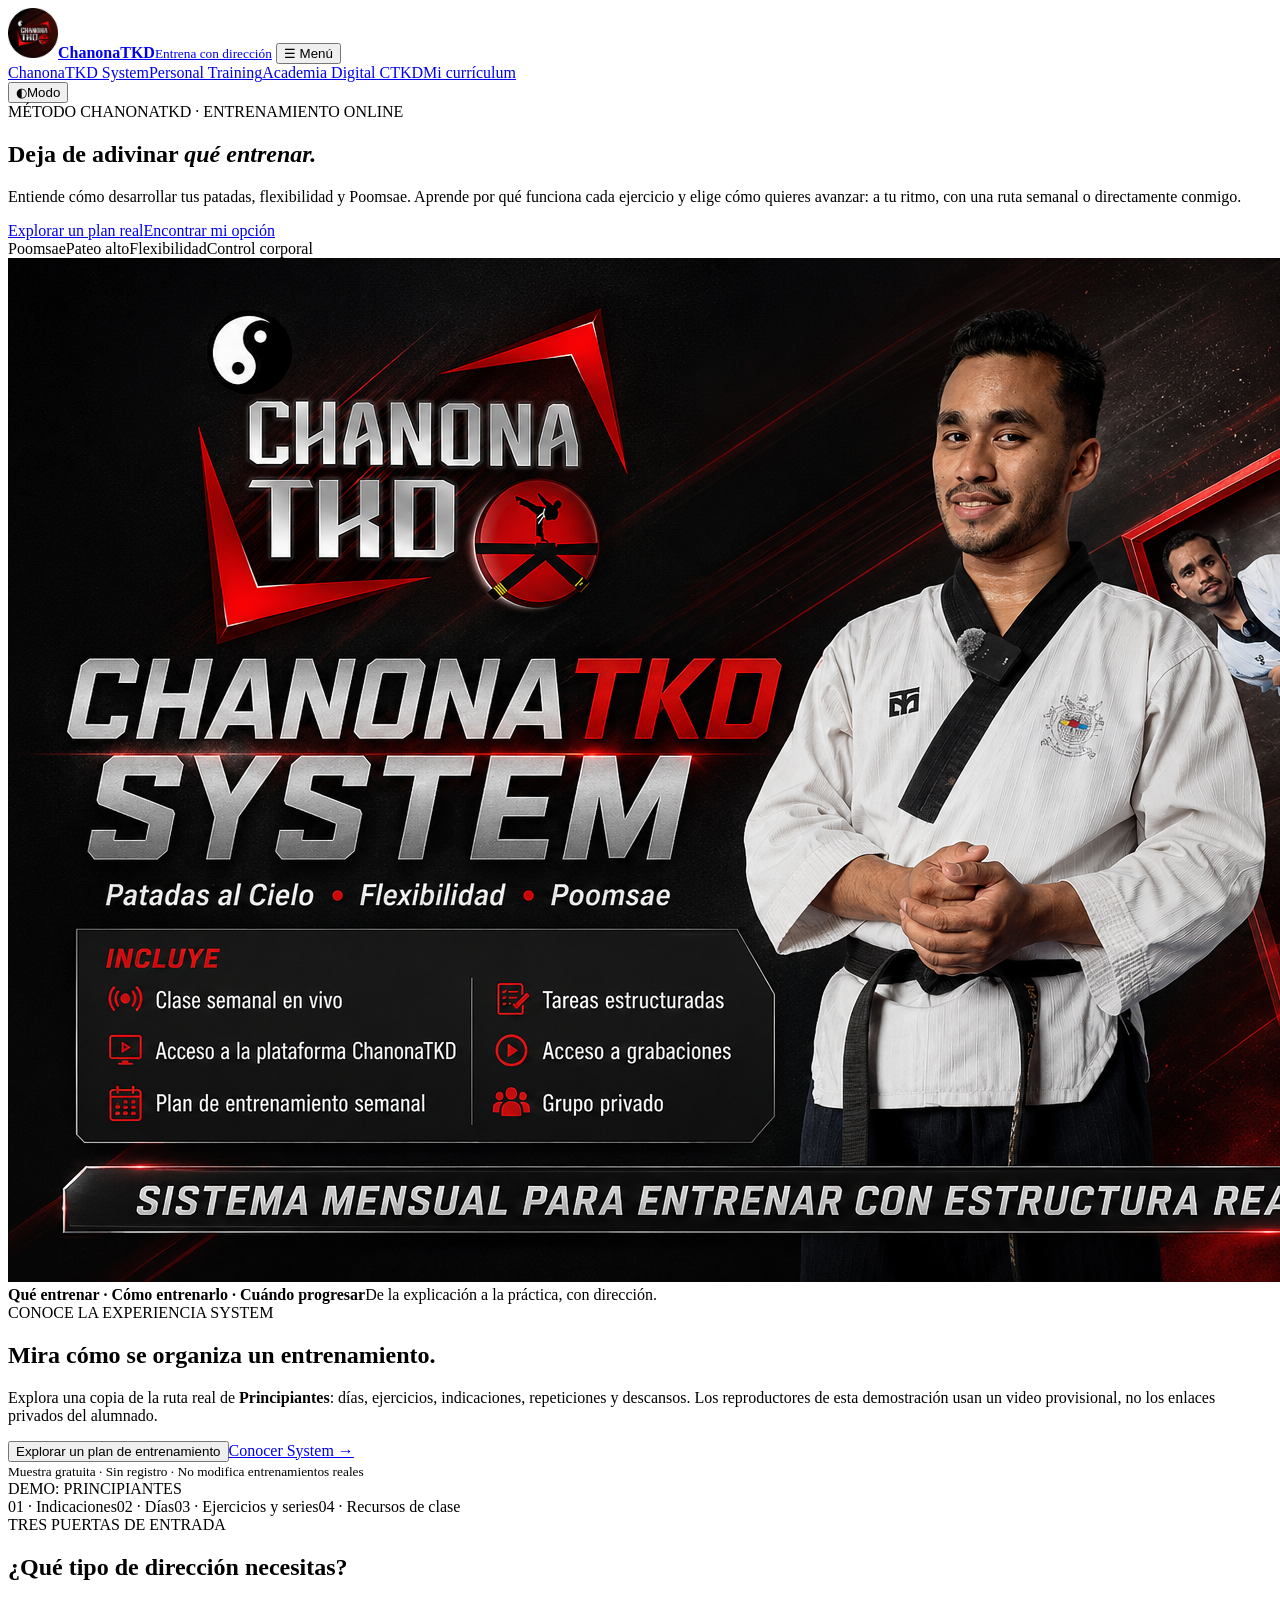
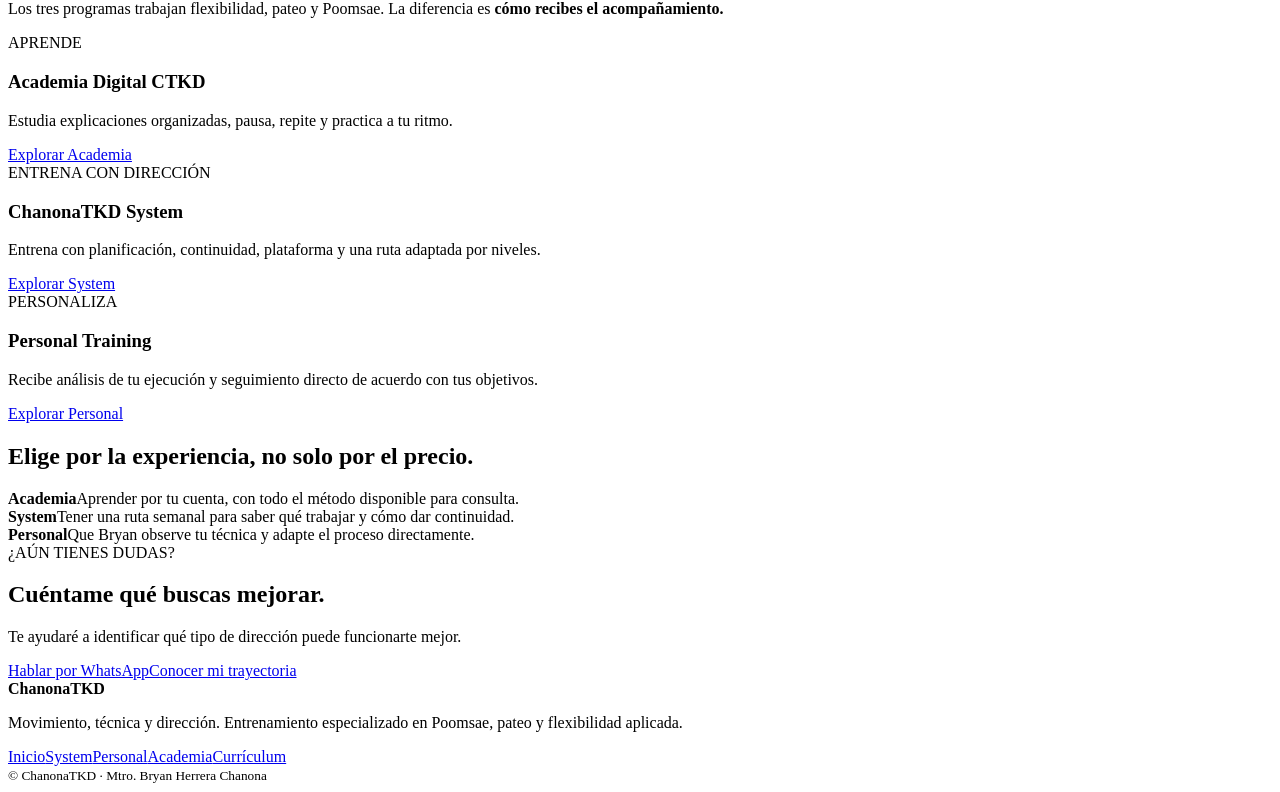
==== masterclass/index.html @ 31a23257 "Rediseño revisable: cinco páginas comerciales independientes sin publicar" ====
<!doctype html><html lang="es"><head><meta charset="utf-8"><meta name="viewport" content="width=device-width,initial-scale=1,viewport-fit=cover"><meta name="description" content="Taekwondo con método y dirección. Descubre cómo mejorar tu Poomsae, pateo y flexibilidad desde la experiencia de enseñanza."><title>Inicio · Método ChanonaTKD | ChanonaTKD</title><link rel="stylesheet" href="./assets/site.css"><script>(function(){try{const t=localStorage.getItem('chanonatkd_theme');document.documentElement.dataset.theme=t||((matchMedia('(prefers-color-scheme: light)').matches)?'light':'dark')}catch(e){document.documentElement.dataset.theme='dark'}})();</script></head>
 <body data-page="home" data-base="./"><div class="siteShell"><header class="siteHeader glass" id="inicio">
 <a class="brand" href="./index.html" aria-label="Ir a Inicio ChanonaTKD"><img src="./../assets/logo-chanonatkd.png" alt="" width="50" height="50"><span><b>ChanonaTKD</b><small>Entrena con dirección</small></span></a>
 <button class="menuToggle" type="button" aria-expanded="false" aria-controls="siteNav" aria-label="Abrir menú de navegación">☰ <span>Menú</span></button>
 <nav class="siteNav" id="siteNav" aria-label="Navegación principal">
  <a href="./system/index.html" >ChanonaTKD System</a><a href="./personal/index.html" >Personal Training</a><a href="./academia/index.html" >Academia Digital CTKD</a><a href="./curriculum/index.html" >Mi currículum</a>
 </nav>
 <button class="themeToggle" type="button" aria-label="Cambiar modo de color"><span class="themeIcon">◐</span><span class="themeText">Modo</span></button>
</header><main id="mainContent">
<section class="hero homeHero section"><div class="heroText"><span class="eyebrow">MÉTODO CHANONATKD · ENTRENAMIENTO ONLINE</span><h1>Deja de adivinar <em>qué entrenar.</em></h1><p class="lead">Entiende cómo desarrollar tus patadas, flexibilidad y Poomsae. Aprende por qué funciona cada ejercicio y elige cómo quieres avanzar: a tu ritmo, con una ruta semanal o directamente conmigo.</p><div class="actions"><a class="action primary" href="#explorar">Explorar un plan real</a><a class="action secondary" href="#programas">Encontrar mi opción</a></div><div class="benefitTags"><span>Poomsae</span><span>Pateo alto</span><span>Flexibilidad</span><span>Control corporal</span></div></div><div class="heroArt glass"><img src="./imagenes/chanonatkdSystem.jpg" alt="Imagen del entrenamiento ChanonaTKD" loading="eager"><div class="artCaption"><strong>Qué entrenar · Cómo entrenarlo · Cuándo progresar</strong><span>De la explicación a la práctica, con dirección.</span></div></div></section>
<section class="section testimonySection" id="experiencias" hidden><div class="sectionHeading"><span class="eyebrow">DISEÑO EN REVISIÓN</span><h2>Experiencias de alumnos</h2><p>Los testimonios de esta revisión son ejemplos ficticios para evaluar el diseño. No son valoraciones reales.</p></div><div class="testimonyGrid" data-testimonials></div></section>
<section class="section exploreSection" id="explorar"><div class="split"><div><span class="eyebrow">CONOCE LA EXPERIENCIA SYSTEM</span><h2>Mira cómo se organiza un entrenamiento.</h2><p>Explora una copia de la ruta real de <strong>Principiantes</strong>: días, ejercicios, indicaciones, repeticiones y descansos. Los reproductores de esta demostración usan un video provisional, no los enlaces privados del alumnado.</p><div class="actions"><button class="action primary" type="button" data-open-demo data-track="abrir_muestra_plan">Explorar un plan de entrenamiento</button><a class="textLink" href="./system/index.html">Conocer System →</a></div><small class="muted">Muestra gratuita · Sin registro · No modifica entrenamientos reales</small></div><div class="glass teaser"><span class="pill">DEMO: PRINCIPIANTES</span><div class="teaserSteps"><span>01 · Indicaciones</span><span>02 · Días</span><span>03 · Ejercicios y series</span><span>04 · Recursos de clase</span></div></div></div></section>
<section class="section" id="programas"><div class="sectionHeading"><span class="eyebrow">TRES PUERTAS DE ENTRADA</span><h2>¿Qué tipo de dirección necesitas?</h2><p>Los tres programas trabajan flexibilidad, pateo y Poomsae. La diferencia es <strong>cómo recibes el acompañamiento.</strong></p></div><div class="choiceGrid">
<article class="glass choice"><span class="stepLabel">APRENDE</span><h3>Academia Digital CTKD</h3><p>Estudia explicaciones organizadas, pausa, repite y practica a tu ritmo.</p><a class="action secondary" href="./academia/index.html">Explorar Academia</a></article>
<article class="glass choice recommended"><span class="stepLabel">ENTRENA CON DIRECCIÓN</span><h3>ChanonaTKD System</h3><p>Entrena con planificación, continuidad, plataforma y una ruta adaptada por niveles.</p><a class="action primary" href="./system/index.html">Explorar System</a></article>
<article class="glass choice"><span class="stepLabel">PERSONALIZA</span><h3>Personal Training</h3><p>Recibe análisis de tu ejecución y seguimiento directo de acuerdo con tus objetivos.</p><a class="action secondary" href="./personal/index.html">Explorar Personal</a></article></div></section>
<section class="section comparison"><div class="sectionHeading"><h2>Elige por la experiencia, no solo por el precio.</h2></div><div class="comparisonGrid"><div><b>Academia</b><span>Aprender por tu cuenta, con todo el método disponible para consulta.</span></div><div><b>System</b><span>Tener una ruta semanal para saber qué trabajar y cómo dar continuidad.</span></div><div><b>Personal</b><span>Que Bryan observe tu técnica y adapte el proceso directamente.</span></div></div></section>
<section class="section finalSection"><span class="eyebrow">¿AÚN TIENES DUDAS?</span><h2>Cuéntame qué buscas mejorar.</h2><p>Te ayudaré a identificar qué tipo de dirección puede funcionarte mejor.</p><div class="actions"><a class="action primary" data-wa="Hola%2C%20quiero%20conocer%20qu%C3%A9%20programa%20ChanonaTKD%20corresponde%20mejor%20a%20mis%20objetivos.%20Mi%20pa%C3%ADs%20es%3A%20" href="https://wa.me/529987406579?text=Hola%2C%20quiero%20conocer%20qu%C3%A9%20programa%20ChanonaTKD%20corresponde%20mejor%20a%20mis%20objetivos.%20Mi%20pa%C3%ADs%20es%3A%20" target="_blank" rel="noopener noreferrer">Hablar por WhatsApp</a><a class="action secondary" href="./curriculum/index.html">Conocer mi trayectoria</a></div></section>
<dialog id="planDemoDialog" class="planDialog" aria-labelledby="planDemoTitle"><div class="demoShell"><header class="demoHeader glass"><div><span class="eyebrow">MUESTRA REAL DE SYSTEM</span><h2 id="planDemoTitle">Plan · Principiantes</h2><small>Copia independiente. Videos de ejemplo; no contiene información privada de alumnos.</small></div><button class="dialogClose" type="button" data-close-demo aria-label="Cerrar la demostración">✕</button></header><div class="demoBody"><div id="planDemoApp"><p>Cargando la muestra del plan…</p></div></div></div></dialog></main><footer class="footer">
 <div><strong>ChanonaTKD</strong><p>Movimiento, técnica y dirección. Entrenamiento especializado en Poomsae, pateo y flexibilidad aplicada.</p></div>
 <div><a href="./index.html">Inicio</a><a href="./system/index.html">System</a><a href="./personal/index.html">Personal</a><a href="./academia/index.html">Academia</a><a href="./curriculum/index.html">Currículum</a></div>
 <small>© ChanonaTKD · Mtro. Bryan Herrera Chanona</small>
</footer></div><script src="./assets/content.js" defer></script><script src="./assets/site.js" defer></script></body></html>
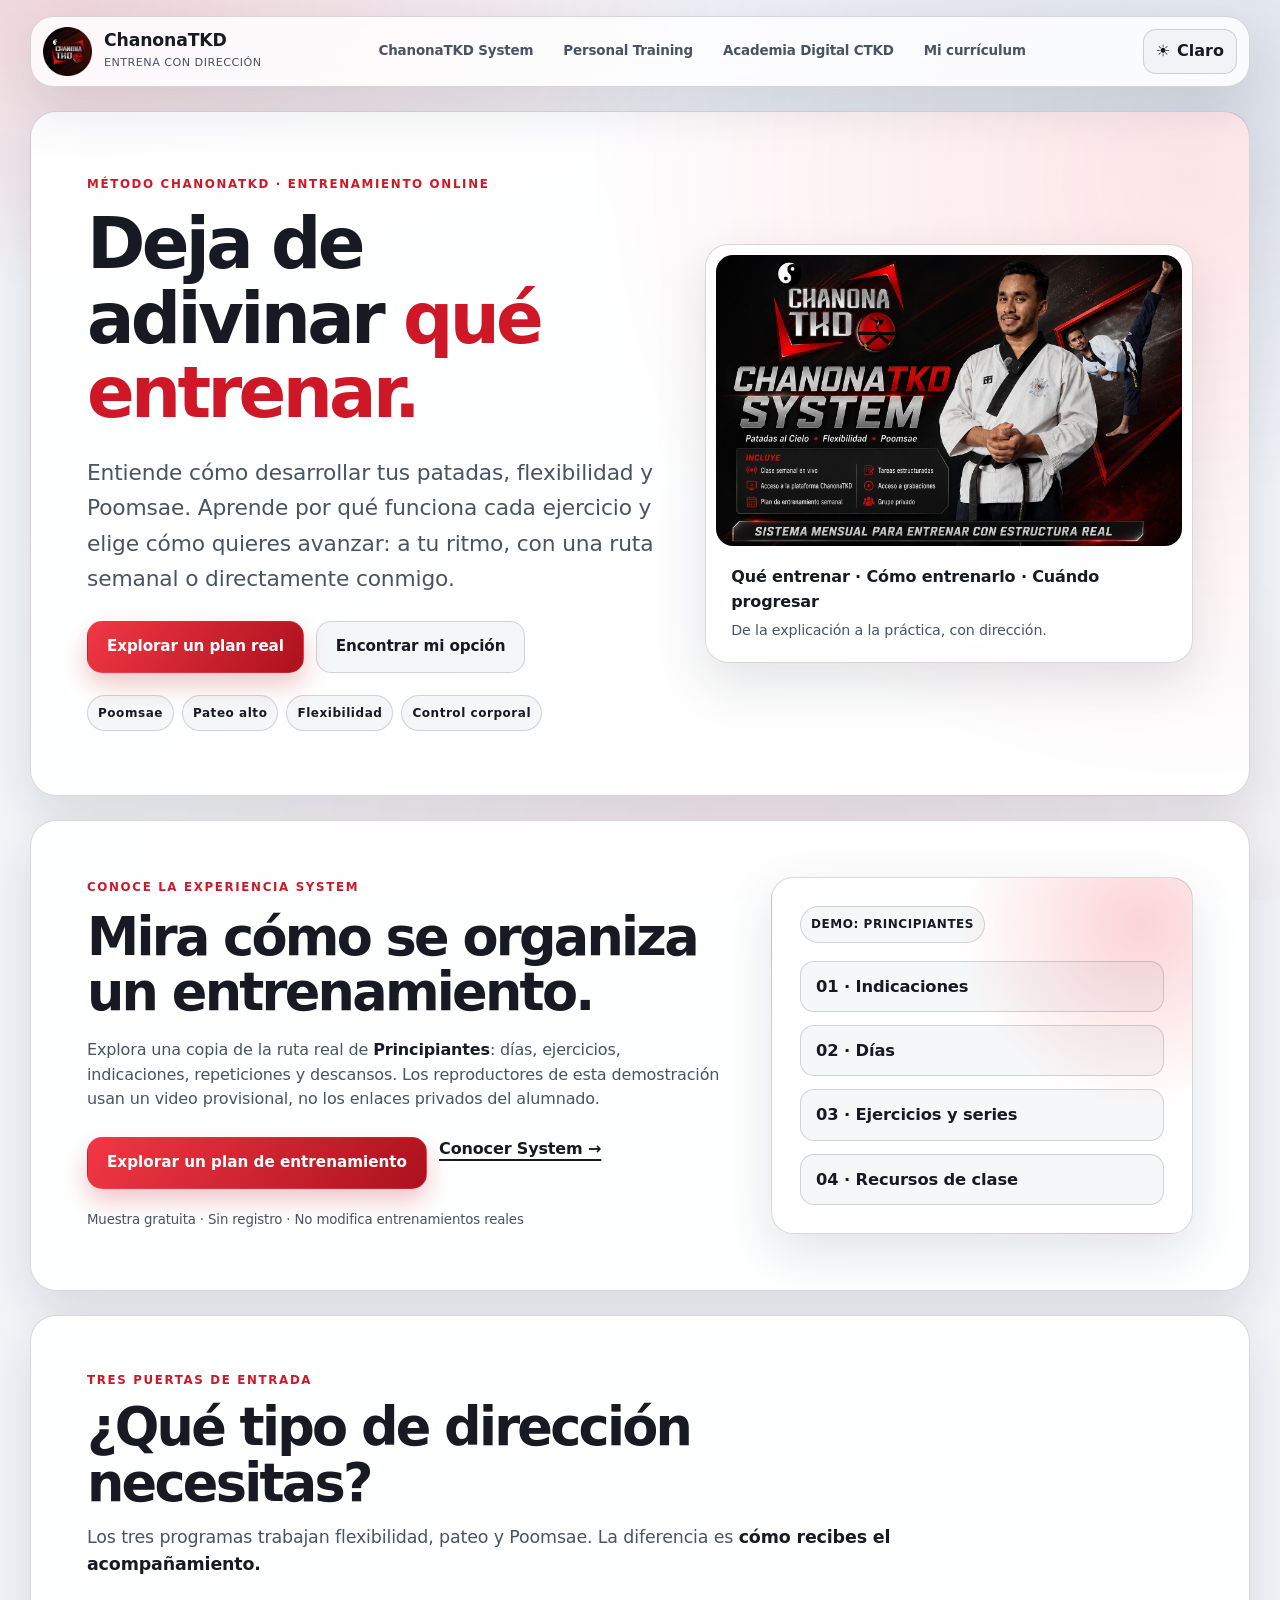
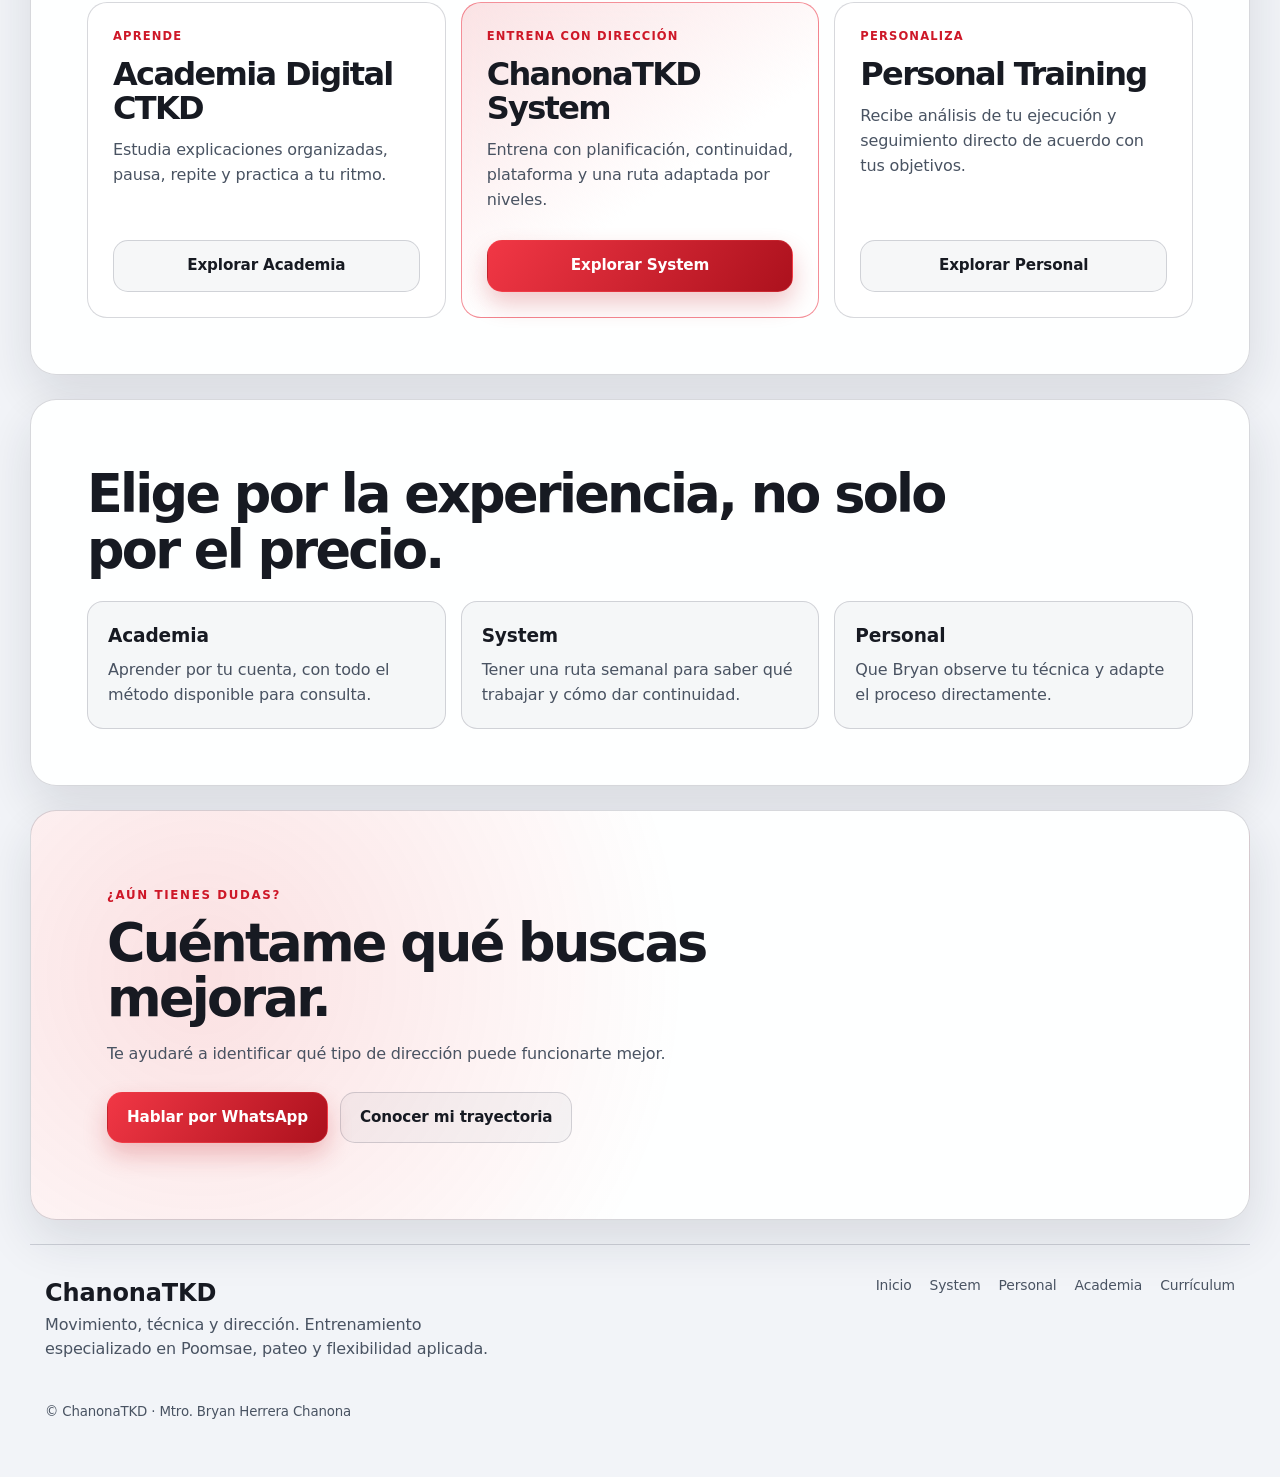
==== commit 962f6149: "Refina consulta internacional PayPal y evita evento duplicado de apertura demo" ====
--- a/masterclass/index.html
+++ b/masterclass/index.html
@@ -9,7 +9,7 @@
 </header><main id="mainContent">
 <section class="hero homeHero section"><div class="heroText"><span class="eyebrow">MÉTODO CHANONATKD · ENTRENAMIENTO ONLINE</span><h1>Deja de adivinar <em>qué entrenar.</em></h1><p class="lead">Entiende cómo desarrollar tus patadas, flexibilidad y Poomsae. Aprende por qué funciona cada ejercicio y elige cómo quieres avanzar: a tu ritmo, con una ruta semanal o directamente conmigo.</p><div class="actions"><a class="action primary" href="#explorar">Explorar un plan real</a><a class="action secondary" href="#programas">Encontrar mi opción</a></div><div class="benefitTags"><span>Poomsae</span><span>Pateo alto</span><span>Flexibilidad</span><span>Control corporal</span></div></div><div class="heroArt glass"><img src="./imagenes/chanonatkdSystem.jpg" alt="Imagen del entrenamiento ChanonaTKD" loading="eager"><div class="artCaption"><strong>Qué entrenar · Cómo entrenarlo · Cuándo progresar</strong><span>De la explicación a la práctica, con dirección.</span></div></div></section>
 <section class="section testimonySection" id="experiencias" hidden><div class="sectionHeading"><span class="eyebrow">DISEÑO EN REVISIÓN</span><h2>Experiencias de alumnos</h2><p>Los testimonios de esta revisión son ejemplos ficticios para evaluar el diseño. No son valoraciones reales.</p></div><div class="testimonyGrid" data-testimonials></div></section>
-<section class="section exploreSection" id="explorar"><div class="split"><div><span class="eyebrow">CONOCE LA EXPERIENCIA SYSTEM</span><h2>Mira cómo se organiza un entrenamiento.</h2><p>Explora una copia de la ruta real de <strong>Principiantes</strong>: días, ejercicios, indicaciones, repeticiones y descansos. Los reproductores de esta demostración usan un video provisional, no los enlaces privados del alumnado.</p><div class="actions"><button class="action primary" type="button" data-open-demo data-track="abrir_muestra_plan">Explorar un plan de entrenamiento</button><a class="textLink" href="./system/index.html">Conocer System →</a></div><small class="muted">Muestra gratuita · Sin registro · No modifica entrenamientos reales</small></div><div class="glass teaser"><span class="pill">DEMO: PRINCIPIANTES</span><div class="teaserSteps"><span>01 · Indicaciones</span><span>02 · Días</span><span>03 · Ejercicios y series</span><span>04 · Recursos de clase</span></div></div></div></section>
+<section class="section exploreSection" id="explorar"><div class="split"><div><span class="eyebrow">CONOCE LA EXPERIENCIA SYSTEM</span><h2>Mira cómo se organiza un entrenamiento.</h2><p>Explora una copia de la ruta real de <strong>Principiantes</strong>: días, ejercicios, indicaciones, repeticiones y descansos. Los reproductores de esta demostración usan un video provisional, no los enlaces privados del alumnado.</p><div class="actions"><button class="action primary" type="button" data-open-demo>Explorar un plan de entrenamiento</button><a class="textLink" href="./system/index.html">Conocer System →</a></div><small class="muted">Muestra gratuita · Sin registro · No modifica entrenamientos reales</small></div><div class="glass teaser"><span class="pill">DEMO: PRINCIPIANTES</span><div class="teaserSteps"><span>01 · Indicaciones</span><span>02 · Días</span><span>03 · Ejercicios y series</span><span>04 · Recursos de clase</span></div></div></div></section>
 <section class="section" id="programas"><div class="sectionHeading"><span class="eyebrow">TRES PUERTAS DE ENTRADA</span><h2>¿Qué tipo de dirección necesitas?</h2><p>Los tres programas trabajan flexibilidad, pateo y Poomsae. La diferencia es <strong>cómo recibes el acompañamiento.</strong></p></div><div class="choiceGrid">
 <article class="glass choice"><span class="stepLabel">APRENDE</span><h3>Academia Digital CTKD</h3><p>Estudia explicaciones organizadas, pausa, repite y practica a tu ritmo.</p><a class="action secondary" href="./academia/index.html">Explorar Academia</a></article>
 <article class="glass choice recommended"><span class="stepLabel">ENTRENA CON DIRECCIÓN</span><h3>ChanonaTKD System</h3><p>Entrena con planificación, continuidad, plataforma y una ruta adaptada por niveles.</p><a class="action primary" href="./system/index.html">Explorar System</a></article>
--- a/masterclass/assets/site.css
+++ b/masterclass/assets/site.css
@@ -0,0 +1,186 @@
+:root{
+  color-scheme:dark;
+  --bg:#08090e;--bg2:#11131a;--fg:#f7f8fc;--muted:#c4cad7;--soft:#a9b2c0;
+  --red:#f53844;--red-deep:#bc1521;--green:#5aebb0;--outline:rgba(242,245,255,.19);
+  --glass:rgba(26,28,37,.76);--glass-solid:rgba(25,28,39,.96);--wash:rgba(255,255,255,.055);
+  --surface:rgba(18,20,29,.91);--shadow:0 22px 58px rgba(0,0,0,.28);--radius:26px;--radius-sm:17px;
+  --focus:#ffcd70;
+}
+html[data-theme=light]{
+  color-scheme:light;
+  --bg:#f2f4f8;--bg2:#ffffff;--fg:#171a22;--muted:#495362;--soft:#46515f;
+  --red:#ce1828;--red-deep:#9d0f22;--green:#087e4d;--outline:rgba(33,40,60,.18);
+  --glass:rgba(255,255,255,.83);--glass-solid:rgba(255,255,255,.97);--wash:rgba(18,28,52,.036);
+  --surface:rgba(255,255,255,.93);--shadow:0 20px 52px rgba(24,33,52,.12);
+}
+*{box-sizing:border-box}
+html{scroll-behavior:smooth;scroll-padding-top:110px}
+body{margin:0;min-width:320px;font-family:Inter,ui-sans-serif,system-ui,-apple-system,"Segoe UI",Arial,sans-serif;background:var(--bg);color:var(--fg);line-height:1.55;letter-spacing:-.009em}
+body::before{content:"";position:fixed;inset:0;pointer-events:none;z-index:-1;background:radial-gradient(ellipse 50% 32% at 6% 0%,rgba(230,33,44,.14),transparent),radial-gradient(ellipse 52% 44% at 94% 12%,rgba(83,99,151,.13),transparent),radial-gradient(ellipse 55% 47% at 60% 96%,rgba(241,46,52,.06),transparent)}
+a{color:inherit}img{max-width:100%;display:block}button{font:inherit}h1,h2,h3,p{margin-top:0}h1,h2,h3{letter-spacing:-.052em;line-height:1.06}h1{font-size:clamp(2.65rem,5.5vw,5.15rem)}h2{font-size:clamp(2.1rem,4.1vw,3.55rem)}h3{font-size:clamp(1.5rem,2.6vw,2rem)}
+p{color:var(--muted)}strong,b{font-weight:800;color:var(--fg)}
+:focus-visible{outline:3px solid var(--focus)!important;outline-offset:4px}
+[hidden]{display:none!important}
+.siteShell{width:min(100% - 30px,1220px);margin:auto;padding:16px 0 38px}
+.glass{border:1px solid var(--outline);background:var(--glass);backdrop-filter:blur(22px) saturate(1.25);-webkit-backdrop-filter:blur(22px) saturate(1.25);box-shadow:var(--shadow)}
+.siteHeader{position:sticky;top:12px;z-index:100;display:flex;gap:16px;align-items:center;justify-content:space-between;padding:10px 12px;border-radius:23px;margin-bottom:22px}
+.brand{display:flex;gap:12px;align-items:center;flex-shrink:0;text-decoration:none}
+.brand img{width:49px;height:49px;object-fit:cover;border-radius:13px}
+.brand b{display:block;font-size:1.08rem;line-height:1.1;white-space:nowrap}
+.brand small{display:block;font-size:.7rem;color:var(--muted);margin-top:4px;text-transform:uppercase;letter-spacing:.04em}
+.siteNav{display:flex;align-items:center;justify-content:flex-end;gap:4px;min-width:0}
+.siteNav a{font-size:.84rem;font-weight:760;color:var(--muted);text-decoration:none;border:1px solid transparent;border-radius:14px;padding:11px 12px;white-space:nowrap}
+.siteNav a:hover,.siteNav a[aria-current=page]{color:var(--fg);background:var(--wash);border-color:var(--outline)}
+.themeToggle,.menuToggle{cursor:pointer;min-height:44px;border-radius:13px;border:1px solid var(--outline);color:var(--fg);background:var(--wash);font-weight:780;padding:9px 12px;display:flex;gap:7px;align-items:center;flex-shrink:0}
+.menuToggle{display:none}
+.section{border:1px solid var(--outline);border-radius:var(--radius);background:var(--surface);box-shadow:var(--shadow);margin:24px 0;overflow:hidden;padding:clamp(24px,4.4vw,56px)}
+.hero{display:grid;grid-template-columns:minmax(0,1fr) minmax(290px,.86fr);gap:clamp(26px,4vw,60px);align-items:center;padding-block:clamp(40px,5vw,74px);background:radial-gradient(circle at 95% 10%,rgba(244,46,65,.12),transparent 46%),var(--surface)}
+.heroText{min-width:0}
+.hero h1{margin:14px 0 24px;max-width:780px}
+.hero h1 em,.cvHero h1 em{font-style:normal;color:var(--red)}
+.lead{font-size:clamp(1.1rem,1.9vw,1.36rem);line-height:1.62;max-width:670px}
+.eyebrow{display:block;color:var(--red);font-size:.74rem;line-height:1.45;font-weight:900;letter-spacing:.14em;text-transform:uppercase}
+.actions{display:flex;flex-wrap:wrap;gap:12px;margin:25px 0 18px}
+.action{cursor:pointer;border:1px solid var(--outline);display:inline-flex;justify-content:center;align-items:center;min-height:51px;gap:9px;padding:13px 19px;font-size:.95rem;border-radius:15px;font-weight:840;text-decoration:none;text-align:center;transition:transform .18s,background .18s,box-shadow .18s}
+.action:hover{transform:translateY(-2px)}
+.action.primary{border-color:rgba(255,83,86,.25);color:#fff;background:linear-gradient(125deg,#f13745,#ac111d);box-shadow:0 12px 25px rgba(192,19,31,.24)}
+.action.secondary{background:var(--wash);color:var(--fg)}
+.action.secondary:hover{background:rgba(153,161,185,.13)}
+.heroArt,.portraitHero{overflow:hidden;border-radius:23px;min-width:0;padding:10px}
+.heroArt img{width:100%;aspect-ratio:16/10;object-fit:cover;border-radius:17px}
+.artCaption{padding:19px 15px 11px}
+.artCaption strong,.artCaption span{display:block}
+.artCaption span{font-size:.89rem;color:var(--muted);margin-top:5px}
+.benefitTags{display:flex;gap:8px;flex-wrap:wrap;margin-top:22px}
+.benefitTags span,.pill{font-size:.75rem;font-weight:820;letter-spacing:.045em;border:1px solid var(--outline);border-radius:999px;padding:8px 10px;background:var(--wash);color:var(--fg)}
+.sectionHeading{max-width:860px;margin-bottom:24px}
+.sectionHeading h2{margin:10px 0 14px}
+.sectionHeading p{font-size:1.09rem}
+.split{display:grid;grid-template-columns:minmax(0,1.2fr) minmax(290px,.8fr);gap:clamp(22px,4vw,55px);align-items:center}
+.split h2{margin:12px 0 18px}
+.teaser{min-height:260px;display:flex;flex-direction:column;justify-content:center;align-items:flex-start;gap:18px;padding:28px;border-radius:22px;background:radial-gradient(circle at 88% 13%,rgba(238,38,48,.2),transparent 38%),var(--glass)}
+.teaserSteps{display:grid;gap:13px;width:100%}
+.teaserSteps span{font-size:1.02rem;font-weight:750;padding:12px 15px;border-radius:14px;border:1px solid var(--outline);background:var(--wash)}
+.muted,.section small{color:var(--muted)}
+.textLink{color:var(--fg);font-weight:800;text-decoration-thickness:2px;text-underline-offset:5px}
+.choiceGrid,.featureGrid,.miniChoices,.comparisonGrid,.testimonyGrid{display:grid;gap:15px}
+.choiceGrid{grid-template-columns:repeat(3,minmax(0,1fr))}
+.choice{display:flex;flex-direction:column;align-items:flex-start;gap:12px;border-radius:20px;padding:25px;box-shadow:none}
+.choice.recommended{border-color:rgba(235,53,69,.55);background:linear-gradient(145deg,rgba(226,36,49,.13),var(--glass) 58%)}
+.choice h3,.choice p{margin:0}
+.choice p{flex:1}
+.choice .action{width:100%;margin-top:16px}
+.stepLabel{font-size:.72rem;color:var(--red);font-weight:900;letter-spacing:.1em}
+.comparisonGrid{grid-template-columns:repeat(3,minmax(0,1fr))}
+.comparisonGrid>div{border:1px solid var(--outline);padding:20px;border-radius:16px;background:var(--wash)}
+.comparisonGrid b,.comparisonGrid span{display:block}
+.comparisonGrid b{font-size:1.16rem;margin-bottom:7px}
+.comparisonGrid span{color:var(--muted)}
+.finalSection{max-width:1220px;padding:clamp(32px,6vw,76px);background:radial-gradient(circle at 14% 40%,rgba(224,36,45,.14),transparent 45%),var(--surface)}
+.finalSection h2{max-width:820px;margin:11px 0 16px}
+.finalSection .actions{margin-bottom:0}
+.footer{display:grid;grid-template-columns:1fr auto;gap:24px 38px;padding:30px 15px 16px;border-top:1px solid var(--outline)}
+.footer strong{font-size:1.5rem}.footer p{max-width:480px}
+.footer>div:nth-child(2){display:flex;flex-wrap:wrap;align-content:start;gap:10px 18px;max-width:450px}
+.footer a{font-size:.87rem;color:var(--muted);text-decoration:none}
+.footer small{grid-column:1/-1;color:var(--muted)}
+.featureGrid{grid-template-columns:repeat(2,minmax(0,1fr))}
+.feature{padding:24px;border-radius:19px;box-shadow:none}
+.feature b{font-size:1.18rem;display:block;margin-bottom:10px}
+.feature p{margin:0}
+.portraitHero{display:flex;align-items:center;justify-content:center;flex-direction:column;padding:26px;background:radial-gradient(circle at 55% 39%,rgba(232,34,50,.17),transparent 60%),var(--glass)}
+.portraitHero img{width:min(100%,340px);aspect-ratio:1;object-fit:cover;border-radius:50%;border:2px solid var(--outline)}
+.portraitHero p{max-width:380px;text-align:center;margin:20px auto 0;font-size:1.03rem;font-weight:740}
+.priceGlass{display:flex;flex-direction:column;padding:22px;background:var(--wash);border-radius:18px;border:1px solid var(--outline);margin:0 0 16px}
+.priceGlass span{font-size:.82rem;text-transform:uppercase;font-weight:900;letter-spacing:.1em;color:var(--muted)}
+.priceGlass strong{font-size:clamp(2.1rem,3vw,3rem);line-height:1.12;margin:6px 0;letter-spacing:-.07em}
+.priceGlass small{font-weight:850;color:var(--green);font-size:.86rem}
+.purchase{padding:26px;border-radius:22px;display:flex;flex-direction:column;align-items:stretch;box-shadow:none}
+.purchase>.action{width:100%}
+.purchase>p{margin:0 0 16px}
+.purchase>small{display:block;margin-top:10px}
+.notice{font-size:.95rem!important;border-left:3px solid var(--red);padding:11px 15px;margin:20px 0;background:var(--wash);border-radius:0 10px 10px 0}
+.founderAside{font-size:1.01rem;line-height:1.67}
+.splitPay{font-weight:850;color:var(--fg);margin:22px 0 10px!important}
+.faq details{border:1px solid var(--outline);background:var(--wash);border-radius:15px;padding:16px 20px;margin-top:12px}
+.faq summary{font-weight:800;cursor:pointer;padding:2px}
+.faq details p{margin:16px 0 0}
+.miniChoices{grid-template-columns:repeat(2,minmax(0,1fr))}
+.miniChoice{padding:24px;display:flex;flex-direction:column;gap:9px;border-radius:18px;text-decoration:none;box-shadow:none}
+.miniChoice strong{font-size:1.2rem}
+.miniChoice span{color:var(--muted)}
+.miniChoice em{font-style:normal;font-weight:800;color:var(--red)}
+.quoteGlass{padding:36px;border-radius:23px;text-align:center}
+.quoteGlass p{color:var(--fg);font-size:clamp(1.35rem,2.4vw,2.1rem);font-weight:800;margin:0}
+.cvStats{display:grid;grid-template-columns:repeat(4,minmax(0,1fr));gap:14px}
+.cvStats>div{padding:25px 15px;border-radius:19px;box-shadow:none}
+.cvStats strong{font-size:clamp(1.5rem,2.3vw,2.15rem);display:block;color:var(--red)}
+.cvStats span{font-size:.88rem;color:var(--muted)}
+.lessons{display:grid;grid-template-columns:minmax(180px,.35fr) minmax(0,1fr);gap:20px}
+.lessonsNav{display:grid;align-content:start;gap:10px}
+.lessonTab{width:100%;display:flex;flex-direction:column;align-items:flex-start;gap:4px;cursor:pointer;border-radius:14px;padding:16px;border:1px solid var(--outline);background:var(--wash);color:var(--fg);font-weight:850;text-align:left}
+.lessonTab small{color:var(--muted);font-weight:650}
+.lessonTab[aria-pressed=true]{border-color:var(--red);background:rgba(245,56,68,.08)}
+.lessonsStage{padding:20px;border-radius:22px;min-width:0;box-shadow:none}
+.lessonTop{display:flex;align-items:center;gap:10px;flex-wrap:wrap;margin-bottom:14px}
+.lessonCurrent{font-size:1.3rem}
+.lessonCounter{font-size:.78rem;font-weight:850;color:var(--muted)}
+.lessons .pill{margin-left:auto}
+.playerHolder{width:100%;aspect-ratio:16/9;background:#06080b;border-radius:16px;overflow:hidden;border:1px solid var(--outline);position:relative}
+.playerHolder iframe{display:block;width:100%;height:100%;border:0}
+.playerLaunch{position:absolute;inset:0;width:100%;border:0;background:linear-gradient(140deg,#181a24,#2b1b27);color:#fff;cursor:pointer;display:flex;flex-direction:column;align-items:center;justify-content:center;gap:10px;font-weight:800;font-size:1.15rem}
+.playerLaunch span{font-size:2.6rem}
+.lessonSummary{margin:14px 0}
+.lessonControls{display:flex;justify-content:space-between;gap:12px;flex-wrap:wrap}
+.lessonControls button{flex:1}
+.testimonyGrid{grid-template-columns:repeat(2,minmax(0,1fr))}
+.testimony{border-radius:17px;padding:21px;display:grid;grid-template-columns:78px 1fr;gap:10px 15px;box-shadow:none}
+.imageSlot{grid-row:1/4;width:76px;height:76px;aspect-ratio:1;border:1px dashed var(--outline);border-radius:14px;display:grid;place-items:center;text-align:center;font-size:.66rem;color:var(--muted)}
+.testimony q{font-size:.98rem;color:var(--fg);font-weight:700}
+.testimony .exampleLabel{font-size:.7rem;font-weight:850;color:var(--red);text-transform:uppercase}
+.testimony .stars{color:#eab85c;letter-spacing:2px}
+.planDialog{padding:0;border:1px solid var(--outline);border-radius:25px;background:var(--glass-solid);color:var(--fg);width:min(96vw,1080px);max-width:1080px;max-height:92vh;overflow:hidden;box-shadow:0 30px 120px #0009}
+.planDialog::backdrop{background:rgba(4,6,15,.74);backdrop-filter:blur(15px)}
+.demoShell{display:flex;flex-direction:column;max-height:92vh;overflow:hidden}
+.demoHeader{display:flex;gap:15px;align-items:center;justify-content:space-between;padding:17px 23px;border:0;border-bottom:1px solid var(--outline);border-radius:0;box-shadow:none;flex-shrink:0}
+.demoHeader h2{font-size:clamp(1.4rem,3vw,2.1rem);margin:5px 0}
+.demoHeader small{font-size:.78rem}
+.dialogClose{width:47px;height:47px;cursor:pointer;flex-shrink:0;border:1px solid var(--outline);border-radius:12px;background:var(--wash);color:var(--fg);font-size:1.24rem}
+.demoBody{padding:22px;overflow:auto;overscroll-behavior:contain}
+.demoTabs,.demoDays{display:flex;flex-wrap:wrap;gap:8px;margin:12px 0 18px}
+.demoTabs button,.demoDays button{cursor:pointer;min-height:43px;padding:9px 13px;border:1px solid var(--outline);background:var(--wash);color:var(--fg);border-radius:12px;font-weight:750}
+.demoTabs button[aria-pressed=true],.demoDays button[aria-pressed=true]{background:rgba(245,56,68,.14);border-color:var(--red)}
+.demoNotice{background:var(--wash);padding:16px;border-radius:14px;border:1px solid var(--outline);color:var(--muted)}
+.demoNotice b{color:var(--fg)}
+.demoHeading{font-size:1.2rem;margin:25px 0 10px}
+.demoExercise{padding:16px;border:1px solid var(--outline);border-radius:14px;background:var(--wash);margin-bottom:10px}
+.demoExercise h4{margin:0 0 10px;font-size:1.06rem}
+.demoExercise p{margin:7px 0;font-size:.9rem}
+.demoExercise .action{min-height:42px;padding:9px 14px;margin-top:8px;font-size:.83rem}
+.demoVideoBox{width:100%;max-width:520px;aspect-ratio:16/9;border-radius:12px;overflow:hidden;background:#050505;margin-top:13px}
+.demoVideoBox iframe{width:100%;height:100%;border:0}
+.demoIntro{display:flex;flex-wrap:wrap;gap:10px;align-items:center}
+.demoIntro span{font-size:.84rem;border:1px solid var(--outline);border-radius:999px;padding:7px 10px;background:var(--wash)}
+.demoList{padding-left:22px}
+.demoList li{margin:8px 0}
+.demoEmpty{padding:20px;border:1px dashed var(--outline);border-radius:13px;color:var(--muted)}
+@media (max-width:1100px){.siteHeader{flex-wrap:wrap}.siteNav{order:3;width:100%;justify-content:space-between}.siteNav a{padding:8px}.themeToggle{margin-left:auto}}
+@media (max-width:760px){
+ html{scroll-padding-top:86px}.siteShell{width:min(100% - 18px,1220px);padding-top:7px}
+ .siteHeader{top:7px;margin-bottom:12px;border-radius:17px;padding:9px 11px;flex-wrap:nowrap}
+ .brand img{width:42px;height:42px}.brand small{display:none}.brand b{font-size:1.02rem}
+ .menuToggle{display:flex;margin-left:auto;min-height:43px}.themeToggle{margin:0;min-height:43px}
+ .siteNav{display:none;position:absolute;top:calc(100% + 7px);left:0;right:0;background:var(--glass-solid);border:1px solid var(--outline);box-shadow:var(--shadow);border-radius:17px;padding:10px;gap:3px;z-index:10;flex-direction:column;align-items:stretch}
+ .siteNav.is-open{display:flex}.siteNav a{padding:13px 14px}
+ .hero,.split{grid-template-columns:1fr}.hero{padding-top:35px}
+ .choiceGrid,.comparisonGrid,.featureGrid,.testimonyGrid,.cvStats,.miniChoices{grid-template-columns:1fr}
+ .lessons{grid-template-columns:1fr}.lessonsNav{grid-template-columns:repeat(3,minmax(0,1fr))}
+ .lessonTab{padding:13px 9px}.lessonTab small{font-size:.66rem}
+ .footer{grid-template-columns:1fr}.footer small{grid-column:1}
+ .actions>.action{flex:1 1 100%}
+ .heroArt{max-width:580px;margin:auto}
+ .demoBody{padding:12px}.demoHeader{padding:12px}
+ .testimony{grid-template-columns:60px 1fr}.imageSlot{width:58px;height:58px}
+}
+@media (max-width:420px){.section{padding:22px 18px;border-radius:20px}.hero h1{font-size:clamp(2.35rem,11vw,3rem)}.themeText,.menuToggle span{display:none}.themeToggle,.menuToggle{width:43px;justify-content:center;padding:7px}.lessonControls .action{padding:11px}.lessonsStage{padding:12px}.siteHeader{gap:6px}.brand{gap:7px}.brand img{width:39px;height:39px}}
+@media (prefers-reduced-motion:reduce){*,*::before,*::after{animation-duration:.01ms!important;transition-duration:.01ms!important;scroll-behavior:auto!important}}
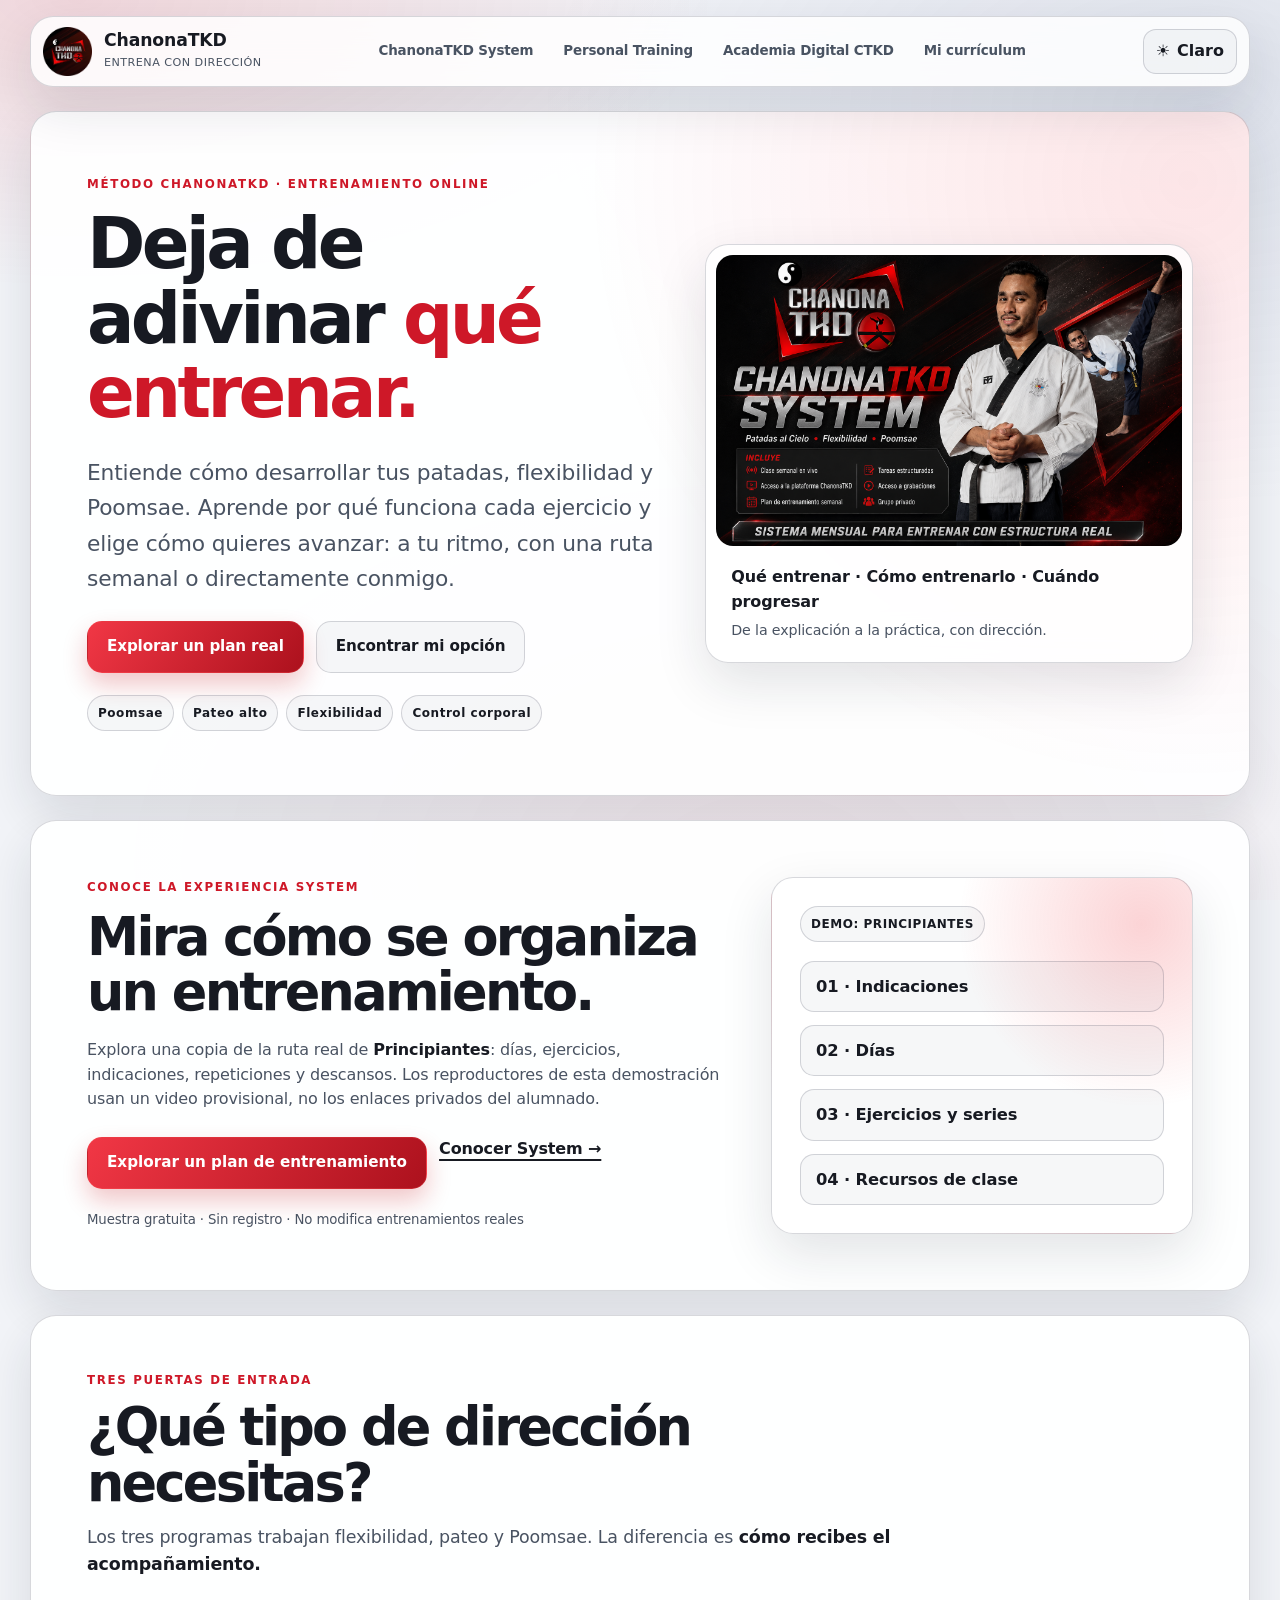
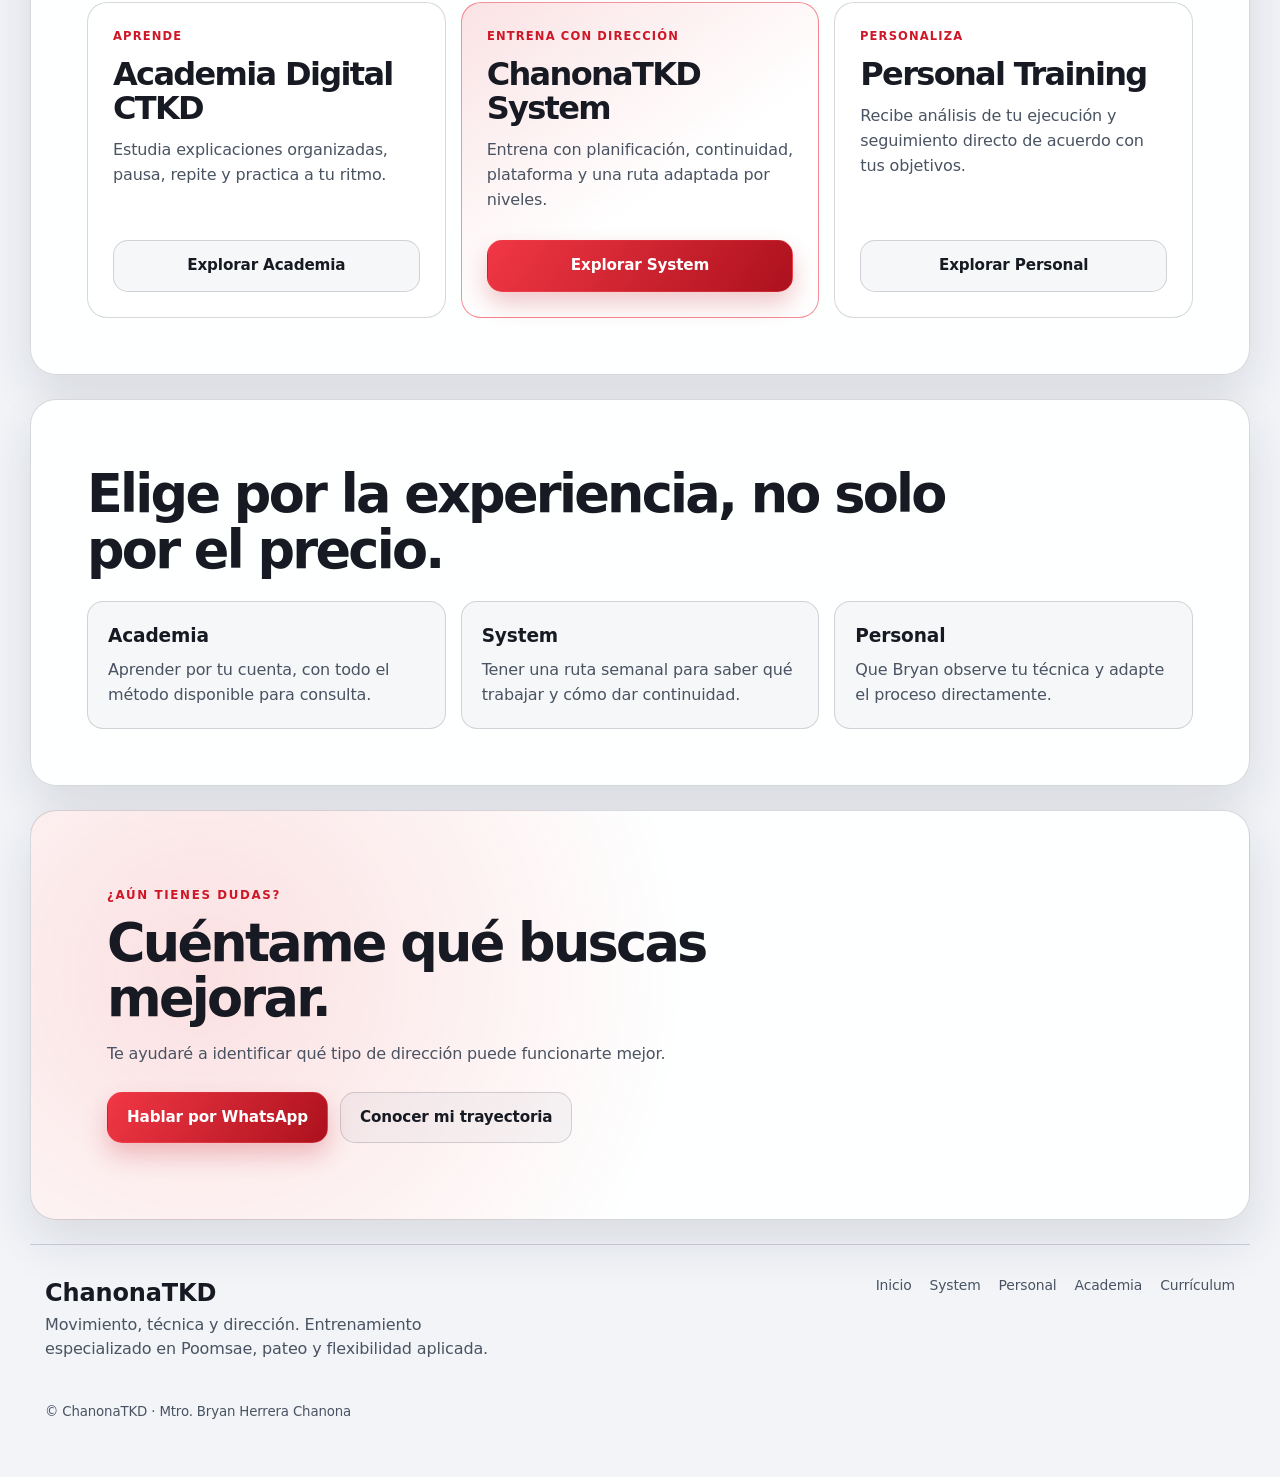
==== commit b72f8a63: "Corrige inicialización, navegación de miniclases y plan local; precios internacionales finales" ====
--- a/masterclass/index.html
+++ b/masterclass/index.html
@@ -20,4 +20,4 @@
  <div><strong>ChanonaTKD</strong><p>Movimiento, técnica y dirección. Entrenamiento especializado en Poomsae, pateo y flexibilidad aplicada.</p></div>
  <div><a href="./index.html">Inicio</a><a href="./system/index.html">System</a><a href="./personal/index.html">Personal</a><a href="./academia/index.html">Academia</a><a href="./curriculum/index.html">Currículum</a></div>
  <small>© ChanonaTKD · Mtro. Bryan Herrera Chanona</small>
-</footer></div><script src="./assets/content.js" defer></script><script src="./assets/site.js" defer></script></body></html>+</footer></div><script src="./assets/content.js" defer></script><script src="./assets/system-beginners-demo-data.js" defer></script><script src="./assets/testimonios-reales.js" defer></script><script src="./assets/site.js" defer></script></body></html>
--- a/masterclass/assets/site.css
+++ b/masterclass/assets/site.css
@@ -95,6 +95,7 @@
 .priceGlass span{font-size:.82rem;text-transform:uppercase;font-weight:900;letter-spacing:.1em;color:var(--muted)}
 .priceGlass strong{font-size:clamp(2.1rem,3vw,3rem);line-height:1.12;margin:6px 0;letter-spacing:-.07em}
 .priceGlass small{font-weight:850;color:var(--green);font-size:.86rem}
+.priceGlass .paypalNote{font-size:.76rem;font-weight:650;color:var(--muted);margin-top:12px;line-height:1.45}
 .purchase{padding:26px;border-radius:22px;display:flex;flex-direction:column;align-items:stretch;box-shadow:none}
 .purchase>.action{width:100%}
 .purchase>p{margin:0 0 16px}
@@ -135,7 +136,9 @@
 .lessonControls button{flex:1}
 .testimonyGrid{grid-template-columns:repeat(2,minmax(0,1fr))}
 .testimony{border-radius:17px;padding:21px;display:grid;grid-template-columns:78px 1fr;gap:10px 15px;box-shadow:none}
-.imageSlot{grid-row:1/4;width:76px;height:76px;aspect-ratio:1;border:1px dashed var(--outline);border-radius:14px;display:grid;place-items:center;text-align:center;font-size:.66rem;color:var(--muted)}
+.imageSlot{width:76px;height:76px;aspect-ratio:1;border:1px dashed var(--outline);border-radius:14px;display:grid;place-items:center;text-align:center;font-size:.66rem;color:var(--muted);overflow:hidden}
+.studentPortrait{width:100%;height:100%;aspect-ratio:1;object-fit:cover;object-position:center;display:block}
+.testimonyText{display:grid;gap:6px;align-content:start}
 .testimony q{font-size:.98rem;color:var(--fg);font-weight:700}
 .testimony .exampleLabel{font-size:.7rem;font-weight:850;color:var(--red);text-transform:uppercase}
 .testimony .stars{color:#eab85c;letter-spacing:2px}
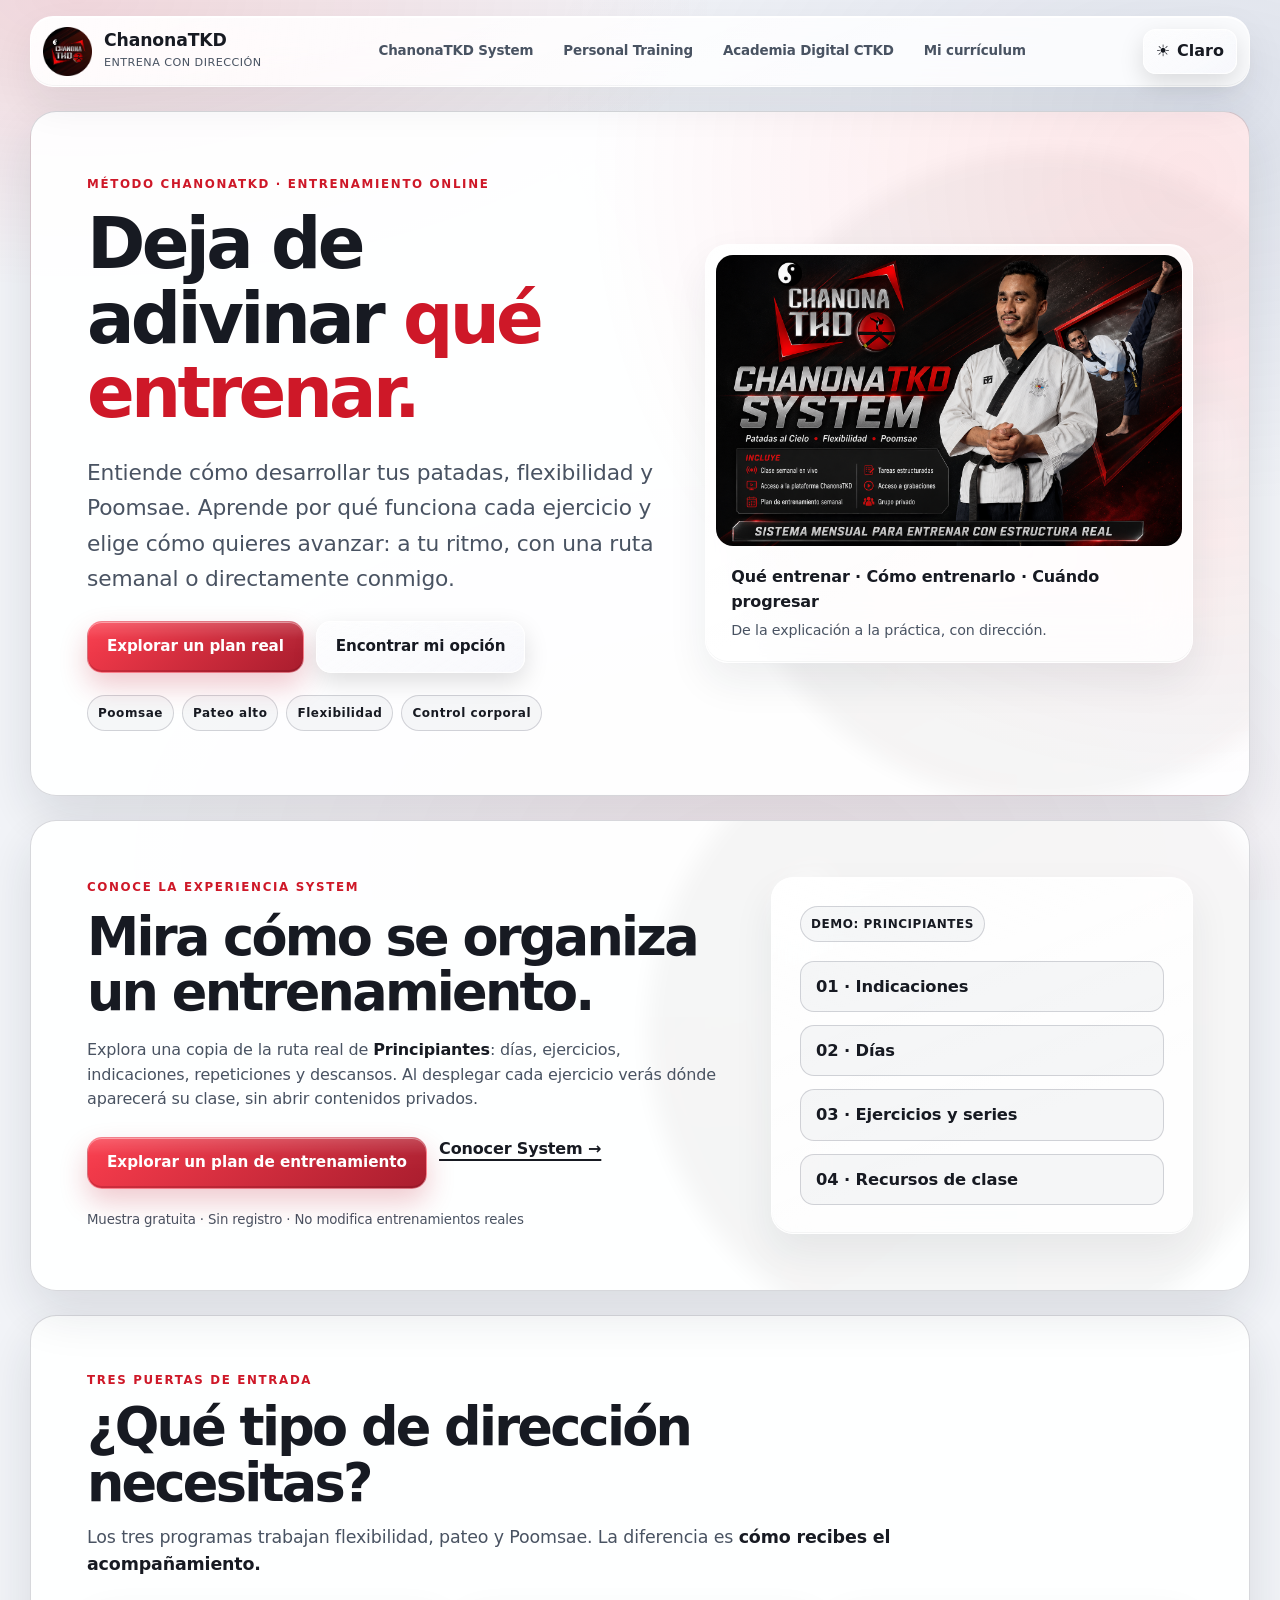
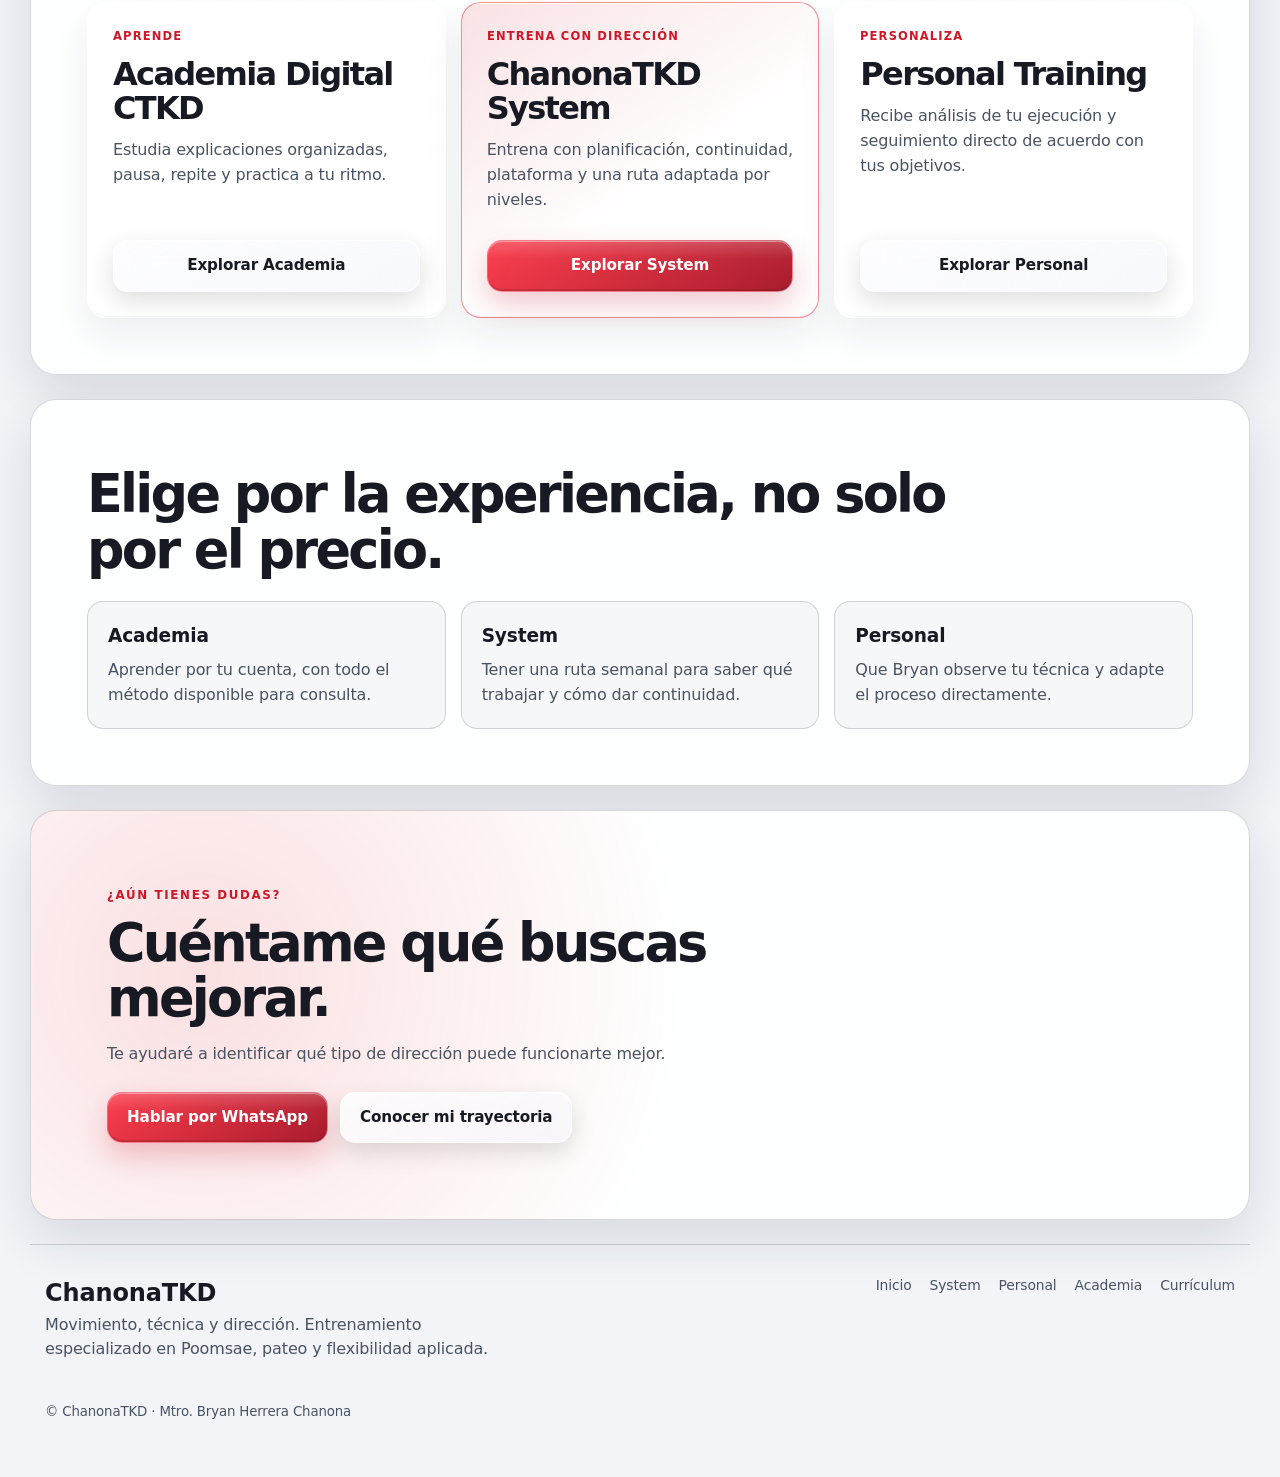
==== commit ac416fc2: "Reemplaza clases privadas de demo por acordeón explicativo y prepara publicación" ====
--- a/masterclass/index.html
+++ b/masterclass/index.html
@@ -9,14 +9,14 @@
 </header><main id="mainContent">
 <section class="hero homeHero section"><div class="heroText"><span class="eyebrow">MÉTODO CHANONATKD · ENTRENAMIENTO ONLINE</span><h1>Deja de adivinar <em>qué entrenar.</em></h1><p class="lead">Entiende cómo desarrollar tus patadas, flexibilidad y Poomsae. Aprende por qué funciona cada ejercicio y elige cómo quieres avanzar: a tu ritmo, con una ruta semanal o directamente conmigo.</p><div class="actions"><a class="action primary" href="#explorar">Explorar un plan real</a><a class="action secondary" href="#programas">Encontrar mi opción</a></div><div class="benefitTags"><span>Poomsae</span><span>Pateo alto</span><span>Flexibilidad</span><span>Control corporal</span></div></div><div class="heroArt glass"><img src="./imagenes/chanonatkdSystem.jpg" alt="Imagen del entrenamiento ChanonaTKD" loading="eager"><div class="artCaption"><strong>Qué entrenar · Cómo entrenarlo · Cuándo progresar</strong><span>De la explicación a la práctica, con dirección.</span></div></div></section>
 <section class="section testimonySection" id="experiencias" hidden><div class="sectionHeading"><span class="eyebrow">DISEÑO EN REVISIÓN</span><h2>Experiencias de alumnos</h2><p>Los testimonios de esta revisión son ejemplos ficticios para evaluar el diseño. No son valoraciones reales.</p></div><div class="testimonyGrid" data-testimonials></div></section>
-<section class="section exploreSection" id="explorar"><div class="split"><div><span class="eyebrow">CONOCE LA EXPERIENCIA SYSTEM</span><h2>Mira cómo se organiza un entrenamiento.</h2><p>Explora una copia de la ruta real de <strong>Principiantes</strong>: días, ejercicios, indicaciones, repeticiones y descansos. Los reproductores de esta demostración usan un video provisional, no los enlaces privados del alumnado.</p><div class="actions"><button class="action primary" type="button" data-open-demo>Explorar un plan de entrenamiento</button><a class="textLink" href="./system/index.html">Conocer System →</a></div><small class="muted">Muestra gratuita · Sin registro · No modifica entrenamientos reales</small></div><div class="glass teaser"><span class="pill">DEMO: PRINCIPIANTES</span><div class="teaserSteps"><span>01 · Indicaciones</span><span>02 · Días</span><span>03 · Ejercicios y series</span><span>04 · Recursos de clase</span></div></div></div></section>
+<section class="section exploreSection" id="explorar"><div class="split"><div><span class="eyebrow">CONOCE LA EXPERIENCIA SYSTEM</span><h2>Mira cómo se organiza un entrenamiento.</h2><p>Explora una copia de la ruta real de <strong>Principiantes</strong>: días, ejercicios, indicaciones, repeticiones y descansos. Al desplegar cada ejercicio verás dónde aparecerá su clase, sin abrir contenidos privados.</p><div class="actions"><button class="action primary" type="button" data-open-demo>Explorar un plan de entrenamiento</button><a class="textLink" href="./system/index.html">Conocer System →</a></div><small class="muted">Muestra gratuita · Sin registro · No modifica entrenamientos reales</small></div><div class="glass teaser"><span class="pill">DEMO: PRINCIPIANTES</span><div class="teaserSteps"><span>01 · Indicaciones</span><span>02 · Días</span><span>03 · Ejercicios y series</span><span>04 · Recursos de clase</span></div></div></div></section>
 <section class="section" id="programas"><div class="sectionHeading"><span class="eyebrow">TRES PUERTAS DE ENTRADA</span><h2>¿Qué tipo de dirección necesitas?</h2><p>Los tres programas trabajan flexibilidad, pateo y Poomsae. La diferencia es <strong>cómo recibes el acompañamiento.</strong></p></div><div class="choiceGrid">
 <article class="glass choice"><span class="stepLabel">APRENDE</span><h3>Academia Digital CTKD</h3><p>Estudia explicaciones organizadas, pausa, repite y practica a tu ritmo.</p><a class="action secondary" href="./academia/index.html">Explorar Academia</a></article>
 <article class="glass choice recommended"><span class="stepLabel">ENTRENA CON DIRECCIÓN</span><h3>ChanonaTKD System</h3><p>Entrena con planificación, continuidad, plataforma y una ruta adaptada por niveles.</p><a class="action primary" href="./system/index.html">Explorar System</a></article>
 <article class="glass choice"><span class="stepLabel">PERSONALIZA</span><h3>Personal Training</h3><p>Recibe análisis de tu ejecución y seguimiento directo de acuerdo con tus objetivos.</p><a class="action secondary" href="./personal/index.html">Explorar Personal</a></article></div></section>
 <section class="section comparison"><div class="sectionHeading"><h2>Elige por la experiencia, no solo por el precio.</h2></div><div class="comparisonGrid"><div><b>Academia</b><span>Aprender por tu cuenta, con todo el método disponible para consulta.</span></div><div><b>System</b><span>Tener una ruta semanal para saber qué trabajar y cómo dar continuidad.</span></div><div><b>Personal</b><span>Que Bryan observe tu técnica y adapte el proceso directamente.</span></div></div></section>
 <section class="section finalSection"><span class="eyebrow">¿AÚN TIENES DUDAS?</span><h2>Cuéntame qué buscas mejorar.</h2><p>Te ayudaré a identificar qué tipo de dirección puede funcionarte mejor.</p><div class="actions"><a class="action primary" data-wa="Hola%2C%20quiero%20conocer%20qu%C3%A9%20programa%20ChanonaTKD%20corresponde%20mejor%20a%20mis%20objetivos.%20Mi%20pa%C3%ADs%20es%3A%20" href="https://wa.me/529987406579?text=Hola%2C%20quiero%20conocer%20qu%C3%A9%20programa%20ChanonaTKD%20corresponde%20mejor%20a%20mis%20objetivos.%20Mi%20pa%C3%ADs%20es%3A%20" target="_blank" rel="noopener noreferrer">Hablar por WhatsApp</a><a class="action secondary" href="./curriculum/index.html">Conocer mi trayectoria</a></div></section>
-<dialog id="planDemoDialog" class="planDialog" aria-labelledby="planDemoTitle"><div class="demoShell"><header class="demoHeader glass"><div><span class="eyebrow">MUESTRA REAL DE SYSTEM</span><h2 id="planDemoTitle">Plan · Principiantes</h2><small>Copia independiente. Videos de ejemplo; no contiene información privada de alumnos.</small></div><button class="dialogClose" type="button" data-close-demo aria-label="Cerrar la demostración">✕</button></header><div class="demoBody"><div id="planDemoApp"><p>Cargando la muestra del plan…</p></div></div></div></dialog></main><footer class="footer">
+<dialog id="planDemoDialog" class="planDialog" aria-labelledby="planDemoTitle"><div class="demoShell"><header class="demoHeader glass"><div><span class="eyebrow">MUESTRA REAL DE SYSTEM</span><h2 id="planDemoTitle">Plan · Principiantes</h2><small>Demostración pública de Principiantes, sin datos personales ni videos privados.</small></div><button class="dialogClose" type="button" data-close-demo aria-label="Cerrar la demostración">✕</button></header><div class="demoBody"><div id="planDemoApp"><p>Cargando la muestra del plan…</p></div></div></div></dialog></main><footer class="footer">
  <div><strong>ChanonaTKD</strong><p>Movimiento, técnica y dirección. Entrenamiento especializado en Poomsae, pateo y flexibilidad aplicada.</p></div>
  <div><a href="./index.html">Inicio</a><a href="./system/index.html">System</a><a href="./personal/index.html">Personal</a><a href="./academia/index.html">Academia</a><a href="./curriculum/index.html">Currículum</a></div>
  <small>© ChanonaTKD · Mtro. Bryan Herrera Chanona</small>
--- a/masterclass/assets/site.css
+++ b/masterclass/assets/site.css
@@ -187,3 +187,234 @@
 }
 @media (max-width:420px){.section{padding:22px 18px;border-radius:20px}.hero h1{font-size:clamp(2.35rem,11vw,3rem)}.themeText,.menuToggle span{display:none}.themeToggle,.menuToggle{width:43px;justify-content:center;padding:7px}.lessonControls .action{padding:11px}.lessonsStage{padding:12px}.siteHeader{gap:6px}.brand{gap:7px}.brand img{width:39px;height:39px}}
 @media (prefers-reduced-motion:reduce){*,*::before,*::after{animation-duration:.01ms!important;transition-duration:.01ms!important;scroll-behavior:auto!important}}
+
+
+/* Ajuste visual oct-2026 · cristal más profundo, sin cambiar la arquitectura */
+:root{
+  --glassEdge:rgba(255,255,255,.32);
+  --glassGleam:rgba(255,255,255,.16);
+  --glassBlur:blur(26px) saturate(175%);
+}
+html[data-theme=light]{
+  --glassEdge:rgba(255,255,255,.9);
+  --glassGleam:rgba(255,255,255,.68);
+}
+.glass{
+  border-color:var(--glassEdge);
+  background:linear-gradient(157deg,var(--glassGleam) 0%,transparent 30%,rgba(255,255,255,.014) 66%),var(--glass);
+  backdrop-filter:var(--glassBlur);
+  -webkit-backdrop-filter:var(--glassBlur);
+  box-shadow:inset 0 1px 0 rgba(255,255,255,.21),inset 0 -1px 0 rgba(255,255,255,.04),0 16px 36px rgba(0,0,0,.13);
+}
+html[data-theme=light] .glass{
+  box-shadow:inset 0 1px 0 rgba(255,255,255,.9),inset 0 -1px 0 rgba(38,45,63,.045),0 18px 40px rgba(28,35,55,.075);
+}
+.action,.themeToggle,.menuToggle,.dialogClose,.demoTabs button,.demoDays button{
+  position:relative;
+  overflow:hidden;
+  isolation:isolate;
+  backdrop-filter:blur(22px) saturate(180%);
+  -webkit-backdrop-filter:blur(22px) saturate(180%);
+  border:1px solid var(--glassEdge);
+  box-shadow:inset 0 1px 0 rgba(255,255,255,.29),inset 0 -1px 0 rgba(255,255,255,.045),0 9px 24px rgba(0,0,0,.13);
+}
+.action::before,.themeToggle::before,.menuToggle::before,.dialogClose::before,
+.demoTabs button::before,.demoDays button::before{
+  content:"";position:absolute;z-index:-1;inset:0;border-radius:inherit;
+  background:linear-gradient(180deg,rgba(255,255,255,.18),rgba(255,255,255,.015) 35%,transparent 65%);
+  pointer-events:none;
+}
+.action.primary{
+  background:linear-gradient(140deg,rgba(250,49,66,.94),rgba(164,15,33,.94));
+  border-color:rgba(255,210,216,.46);
+  box-shadow:inset 0 1px 0 rgba(255,255,255,.42),inset 0 -2px 0 rgba(60,3,17,.17),0 13px 28px rgba(194,28,46,.23);
+}
+.action.secondary,.themeToggle,.menuToggle,.dialogClose,.demoTabs button,.demoDays button{
+  background:linear-gradient(150deg,rgba(255,255,255,.125),rgba(255,255,255,.045) 48%,rgba(255,255,255,.03)),var(--glass);
+}
+html[data-theme=light] .action.secondary,
+html[data-theme=light] .themeToggle,
+html[data-theme=light] .menuToggle,
+html[data-theme=light] .dialogClose{
+  background:linear-gradient(145deg,rgba(255,255,255,.8),rgba(255,255,255,.32)),rgba(232,235,245,.45);
+}
+.action:focus-visible,.lessonTab:focus-visible,.lessonControls button:focus-visible{outline:3px solid var(--focus);outline-offset:4px}
+.action:hover,.themeToggle:hover,.menuToggle:hover{filter:brightness(1.07)}
+.purchaseNote{display:block;color:var(--muted);font-size:.81rem;line-height:1.4;font-weight:650;margin-bottom:10px}
+.hero,.exploreSection{position:relative;isolation:isolate}
+.hero::before,.exploreSection::before{
+  content:"";position:absolute;pointer-events:none;z-index:0;
+  inset:-18% -10% -25% 28%;
+  background:url("../../assets/logo-chanonatkd.png") center right / min(58vw,650px) no-repeat;
+  opacity:.048;
+  filter:blur(11px) grayscale(.35);
+}
+.hero>*,.exploreSection>*{position:relative;z-index:1}
+html[data-theme=light] .hero::before,
+html[data-theme=light] .exploreSection::before{opacity:.035}
+.exploreSection::before{inset:-30% -4% -20% 36%;opacity:.04;background-position:center right}
+
+/* Navegación entre las tres clases: piezas de vidrio individuales y diferenciadas. */
+.lessons{grid-template-columns:minmax(220px,.43fr) minmax(0,1fr);gap:18px}
+.lessonsNav{gap:13px}
+.lessonTab{
+  --lessonAccent:rgba(107,212,232,.74);
+  position:relative;
+  isolation:isolate;
+  display:grid;grid-template-columns:45px minmax(0,1fr) 18px;
+  align-items:center;gap:10px;width:100%;min-height:91px;padding:14px 13px;
+  border-radius:22px;text-align:left;color:var(--fg);
+  border:1px solid color-mix(in srgb,var(--lessonAccent) 28%,var(--glassEdge));
+  background:linear-gradient(145deg,color-mix(in srgb,var(--lessonAccent) 13%,transparent),rgba(255,255,255,.05) 53%,var(--glass));
+  backdrop-filter:blur(26px) saturate(190%);-webkit-backdrop-filter:blur(26px) saturate(190%);
+  box-shadow:inset 0 1px 0 rgba(255,255,255,.28),0 10px 25px rgba(0,0,0,.14);
+  transition:transform .18s,box-shadow .18s,border-color .18s;
+}
+.lessonTab::before{content:"";position:absolute;inset:1px;border-radius:21px;pointer-events:none;z-index:-1;background:linear-gradient(167deg,rgba(255,255,255,.11),transparent 46%)}
+.lessonTab--flex{--lessonAccent:#55c9df}
+.lessonTab--kick{--lessonAccent:#e8b363}
+.lessonTab--poomsae{--lessonAccent:#e87489}
+.lessonTabIndex{
+  display:grid;place-items:center;height:43px;width:43px;border-radius:15px;
+  border:1px solid color-mix(in srgb,var(--lessonAccent) 45%,var(--glassEdge));
+  background:linear-gradient(145deg,color-mix(in srgb,var(--lessonAccent) 23%,transparent),var(--wash));
+  font-size:1.08rem;letter-spacing:-.03em;font-weight:950;color:var(--fg);
+}
+.lessonTabContent{display:grid;min-width:0;gap:4px}
+.lessonTabContent strong{font-size:1.03rem;line-height:1.12;overflow-wrap:anywhere}
+.lessonTabContent small{font-size:.77rem;color:var(--muted)}
+.lessonTabArrow{font-size:1.2rem;opacity:.55}
+.lessonTab:hover{transform:translateY(-2px)}
+.lessonTab[aria-pressed=true]{
+  border-color:color-mix(in srgb,var(--lessonAccent) 77%,white);
+  background:linear-gradient(134deg,color-mix(in srgb,var(--lessonAccent) 27%,transparent),var(--glass) 63%);
+  box-shadow:inset 0 1px 0 rgba(255,255,255,.45),0 0 0 1px color-mix(in srgb,var(--lessonAccent) 20%,transparent),0 13px 30px rgba(0,0,0,.18),0 0 31px color-mix(in srgb,var(--lessonAccent) 14%,transparent);
+}
+.lessonTab[aria-pressed=true] .lessonTabArrow{opacity:1;transform:rotate(45deg)}
+.lessonTab[aria-pressed=true] .lessonTabIndex{background:color-mix(in srgb,var(--lessonAccent) 30%,var(--glass));border-color:var(--lessonAccent)}
+.lessonsStage{border-radius:26px;background:linear-gradient(142deg,rgba(255,255,255,.1),transparent 38%),var(--glass)}
+.lessonCounter{letter-spacing:.06em;text-transform:uppercase}
+.lessonControls{gap:14px;margin-top:20px}
+.lessonControls .action{display:flex;align-items:center;gap:13px;min-height:60px;padding:12px 16px;text-align:left;border-radius:19px}
+.lessonControls .lessonPrev{justify-content:flex-start}
+.lessonControls .lessonNext{justify-content:flex-end;background:linear-gradient(134deg,rgba(241,61,78,.18),rgba(255,255,255,.065)),var(--glass);border-color:rgba(238,132,147,.5)}
+.lessonArrow{flex:0 0 38px;width:38px;height:38px;display:grid;place-items:center;border-radius:13px;border:1px solid var(--glassEdge);background:linear-gradient(145deg,rgba(255,255,255,.18),var(--wash));font-size:1.3rem;box-shadow:inset 0 1px 0 rgba(255,255,255,.19)}
+.lessonNext .lessonArrow{order:2;background:linear-gradient(145deg,rgba(251,85,111,.28),rgba(255,255,255,.09))}
+.lessonBtnCopy{font-size:.87rem;line-height:1.3;font-weight:850;overflow-wrap:anywhere}
+.lessonControls button:disabled{opacity:.47;cursor:not-allowed;transform:none;filter:none}
+.playerLaunch{background:radial-gradient(circle at 53% 30%,rgba(227,69,92,.21),transparent 42%),linear-gradient(145deg,#0e1220,#1c1420);letter-spacing:.015em}
+.playerLaunch span{width:65px;height:65px;border-radius:21px;border:1px solid rgba(255,255,255,.28);display:grid;place-items:center;background:rgba(255,255,255,.09);backdrop-filter:blur(12px);box-shadow:inset 0 1px 0 #fff4;font-size:2rem}
+@media (max-width:760px){
+ .lessons{grid-template-columns:1fr}
+ .lessonsNav{grid-template-columns:repeat(3,minmax(0,1fr));gap:8px}
+ .lessonTab{grid-template-columns:1fr;justify-items:start;min-height:125px;gap:7px;padding:12px;border-radius:18px}
+ .lessonTabIndex{height:34px;width:34px;border-radius:11px;font-size:.95rem}
+ .lessonTabArrow{display:none}
+ .lessonTabContent strong{font-size:.94rem}
+ .lessonTabContent small{font-size:.72rem}
+ .lessonTab[aria-pressed=true]{transform:none}
+ .hero::before,.exploreSection::before{background-size:65vw;opacity:.035;inset:-5% -20% -5% 18%}
+}
+@media (max-width:430px){
+ .lessonControls .action{min-height:53px;padding:8px}
+ .lessonArrow{width:31px;height:31px;flex-basis:31px;border-radius:11px}
+ .lessonBtnCopy{font-size:.75rem}
+ .lessonTab{min-height:116px;padding:9px 7px}
+ .lessonTabContent strong{font-size:.82rem}
+ .lessonTabContent small{font-size:.66rem}
+}
+@media (prefers-reduced-motion:reduce){
+ .lessonTab,.action{transition:none!important}
+ .lessonTab:hover,.action:hover{transform:none!important}
+}
+
+
+/* Revisión: modal de tamaño estable y navegación de miniclases orientada a problemas. */
+.planDialog {
+  height: min(820px, 92vh);
+  height: min(820px, 92dvh);
+  max-height: 92vh;
+  max-height: 92dvh;
+}
+.demoShell {
+  height: 100%;
+  max-height: none;
+  min-height: 0;
+}
+.demoHeader { flex: 0 0 auto; }
+.demoBody {
+  flex: 1 1 auto;
+  min-height: 0;
+  overflow-y: auto;
+  overflow-x: hidden;
+  overscroll-behavior: contain;
+  scrollbar-gutter: stable;
+}
+.lessonTabContent .lessonHook {
+  font-size: .86rem;
+  line-height: 1.4;
+  font-weight: 710;
+  color: var(--muted);
+  text-wrap: pretty;
+}
+.lessonTab[aria-pressed=true] .lessonHook { color:var(--fg); }
+.lessonQuestion {
+  font-size:clamp(1.09rem,2.2vw,1.38rem);
+  line-height:1.27;
+  letter-spacing:-.024em;
+  font-weight:860;
+  color:var(--fg);
+  margin:8px 0 17px;
+  min-height:1.45em;
+  text-wrap:balance;
+}
+@media (max-width:760px) {
+ .planDialog { height:94vh; height:94dvh; max-height:94vh; max-height:94dvh; }
+ .lessonsNav{
+   display:grid;
+   grid-template-columns:repeat(3,minmax(188px,1fr));
+   overflow-x:auto;
+   overscroll-behavior-inline:contain;
+   scroll-snap-type:x proximity;
+   padding:3px 2px 10px;
+   scrollbar-width:thin;
+   -webkit-overflow-scrolling:touch;
+ }
+ .lessonTab{
+   display:grid;
+   grid-template-columns:39px minmax(0,1fr);
+   gap:9px;
+   min-height:116px;
+   padding:13px;
+   scroll-snap-align:start;
+ }
+ .lessonTabIndex {height:37px;width:37px}
+ .lessonTabContent strong{font-size:1.02rem}
+ .lessonTabContent .lessonHook{font-size:.81rem;line-height:1.32}
+ .demoBody{scrollbar-gutter:auto}
+}
+@media (max-width:430px) {
+ .lessonsNav{grid-template-columns:repeat(3,minmax(181px,1fr))}
+ .lessonTab {min-height:115px;padding:12px}
+ .lessonTabContent strong{font-size:.98rem}
+ .lessonTabContent .lessonHook{font-size:.77rem}
+}
+
+/* Despliegue de clases del plan público, sin videos privados. */
+.demoClassToggle{margin-top:10px;min-width:155px;justify-content:space-between;gap:18px}
+.demoClassToggle span{display:inline-block;transition:transform .18s ease;font-size:1.12rem}
+.demoClassToggle[aria-expanded="true"] span{transform:rotate(180deg)}
+.demoClassPlaceholder{display:flex;gap:15px;align-items:center;padding:20px;margin-top:12px;
+  border:1px solid var(--glassEdge);border-radius:18px;
+  background:linear-gradient(135deg,rgba(222,44,64,.12),rgba(255,255,255,.04) 55%),var(--glass);
+  box-shadow:inset 0 1px 0 rgba(255,255,255,.13);
+  animation:demoReveal .22s ease-out both}
+.demoClassPlaceholderIcon{display:grid;place-items:center;flex:none;width:48px;height:48px;border-radius:15px;
+  border:1px solid var(--glassEdge);background:rgba(248,59,77,.15);color:var(--fg);font-weight:900}
+.demoClassPlaceholder strong{display:block;font-size:1.02rem;line-height:1.4}
+.demoClassPlaceholder p{margin:6px 0 0;font-size:.86rem;line-height:1.5}
+@keyframes demoReveal{from{opacity:0;transform:translateY(-8px)}to{opacity:1;transform:translateY(0)}}
+@media (max-width:500px){.demoClassPlaceholder{align-items:flex-start;padding:14px;gap:11px}
+.demoClassPlaceholderIcon{width:39px;height:39px;border-radius:12px}
+.demoClassPlaceholder strong{font-size:.93rem}}
+@media (prefers-reduced-motion:reduce){.demoClassPlaceholder{animation:none}.demoClassToggle span{transition:none}}
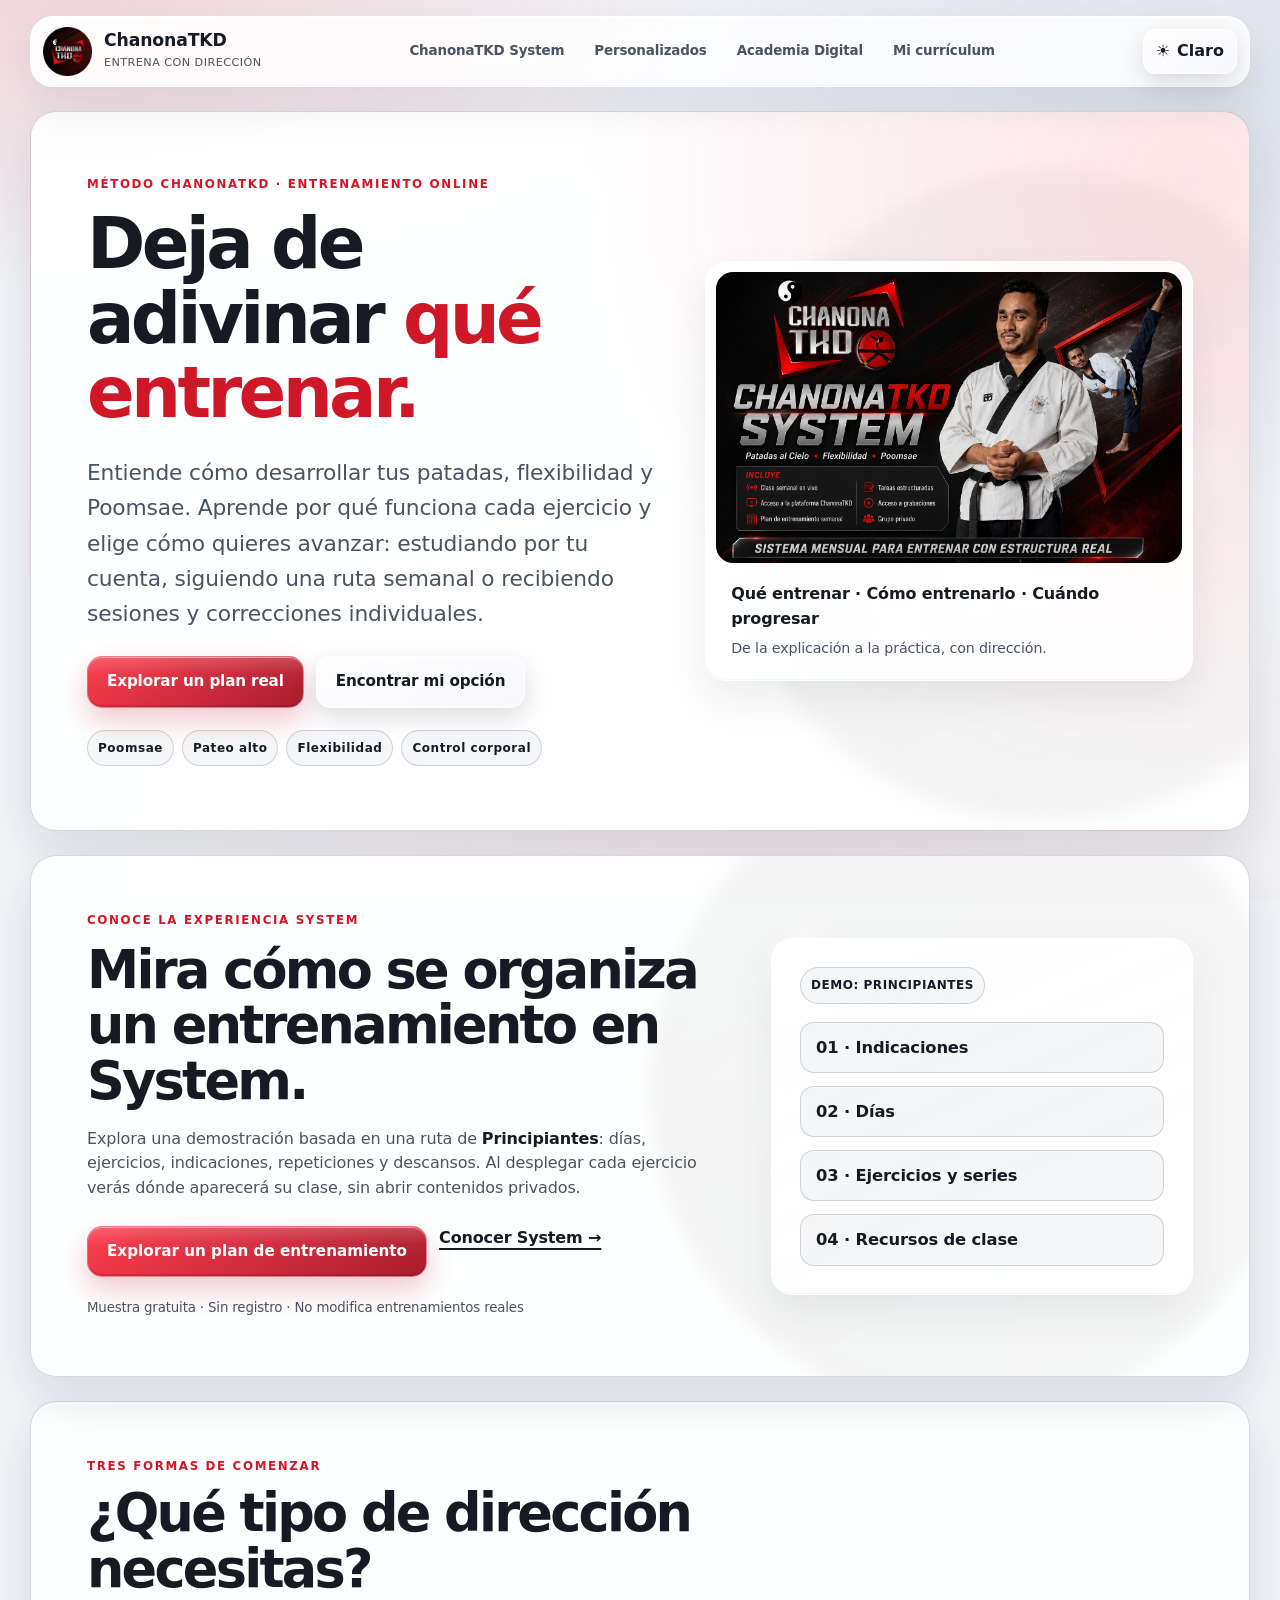
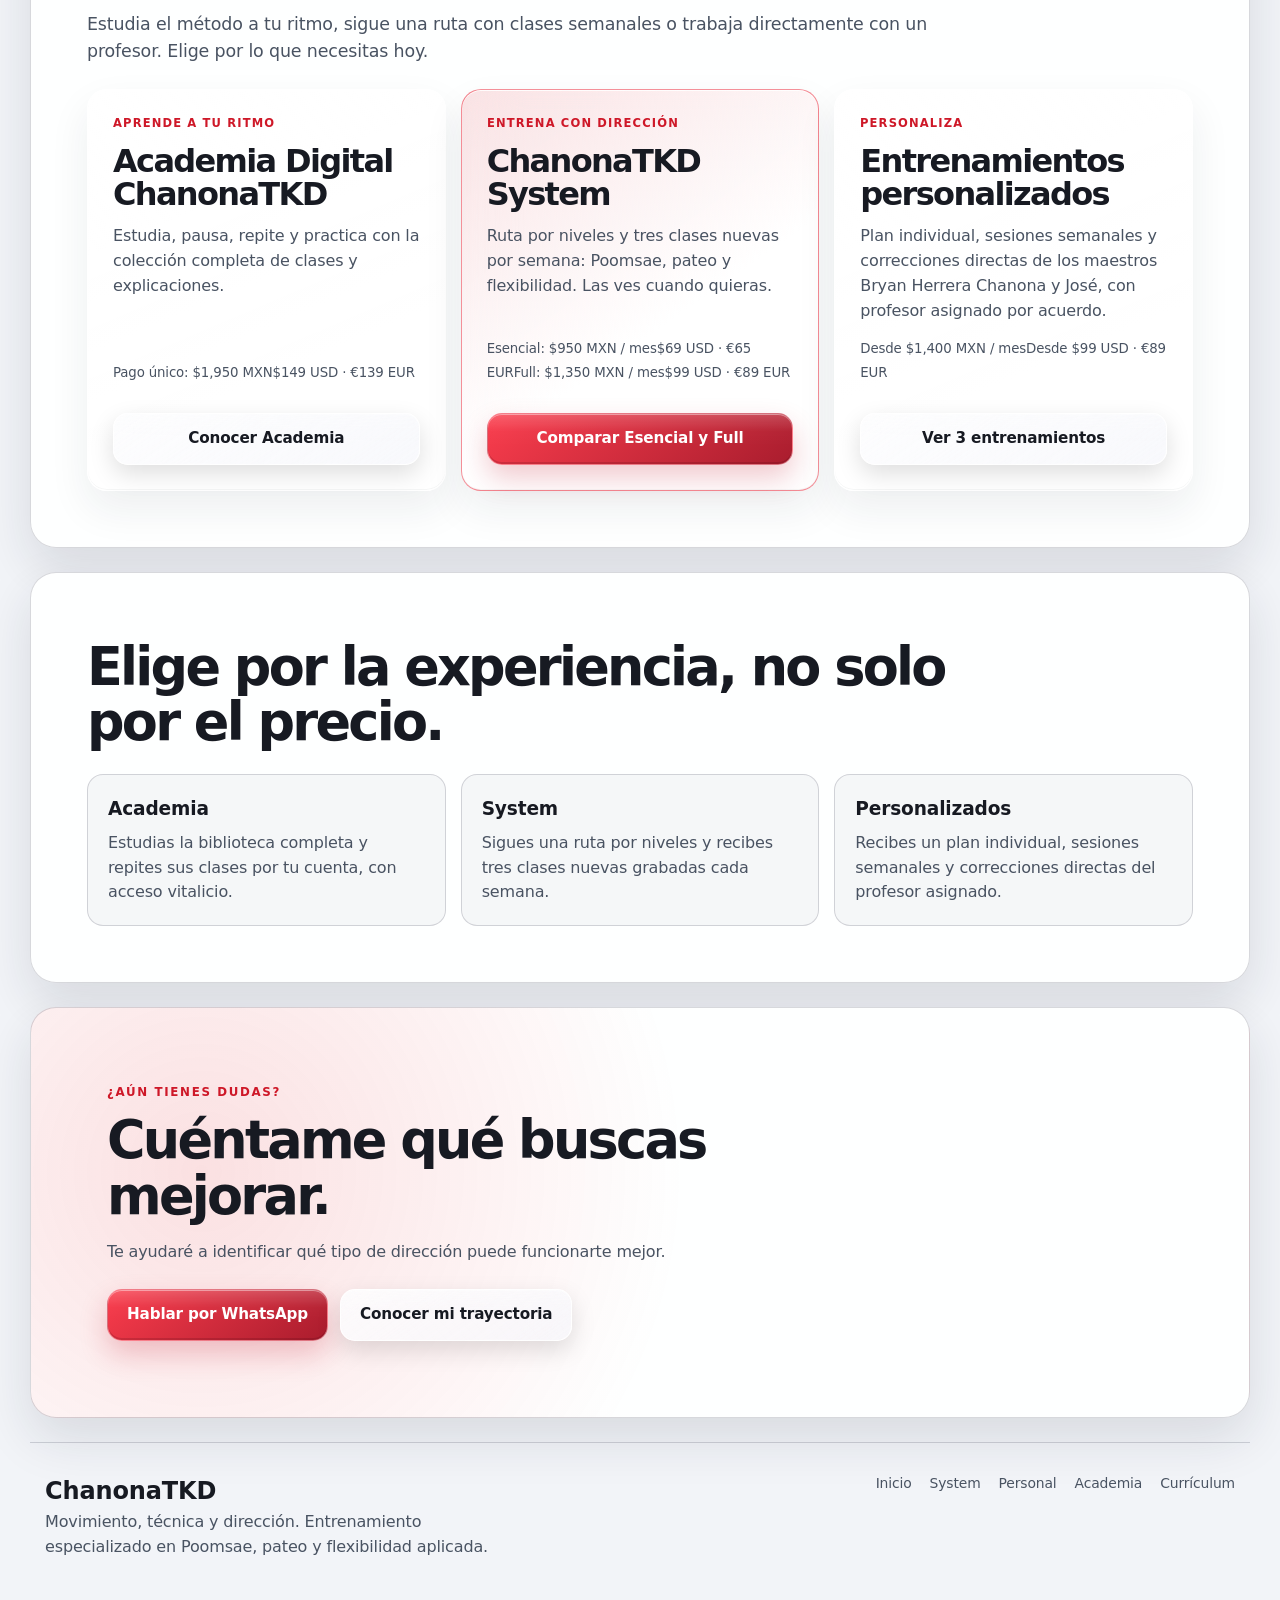
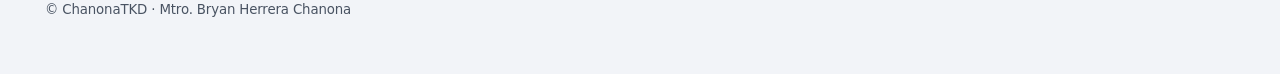
==== commit 62e8760c: "Actualiza Inicio y comparativa curricular sin cambiar secciones ni navegación" ====
--- a/masterclass/index.html
+++ b/masterclass/index.html
@@ -3,20 +3,20 @@
  <a class="brand" href="./index.html" aria-label="Ir a Inicio ChanonaTKD"><img src="./../assets/logo-chanonatkd.png" alt="" width="50" height="50"><span><b>ChanonaTKD</b><small>Entrena con dirección</small></span></a>
  <button class="menuToggle" type="button" aria-expanded="false" aria-controls="siteNav" aria-label="Abrir menú de navegación">☰ <span>Menú</span></button>
  <nav class="siteNav" id="siteNav" aria-label="Navegación principal">
-  <a href="./system/index.html" >ChanonaTKD System</a><a href="./personal/index.html" >Personal Training</a><a href="./academia/index.html" >Academia Digital CTKD</a><a href="./curriculum/index.html" >Mi currículum</a>
+  <a href="./system/index.html" >ChanonaTKD System</a><a href="./personal/index.html" >Personalizados</a><a href="./academia/index.html" >Academia Digital</a><a href="./curriculum/index.html" >Mi currículum</a>
  </nav>
  <button class="themeToggle" type="button" aria-label="Cambiar modo de color"><span class="themeIcon">◐</span><span class="themeText">Modo</span></button>
 </header><main id="mainContent">
-<section class="hero homeHero section"><div class="heroText"><span class="eyebrow">MÉTODO CHANONATKD · ENTRENAMIENTO ONLINE</span><h1>Deja de adivinar <em>qué entrenar.</em></h1><p class="lead">Entiende cómo desarrollar tus patadas, flexibilidad y Poomsae. Aprende por qué funciona cada ejercicio y elige cómo quieres avanzar: a tu ritmo, con una ruta semanal o directamente conmigo.</p><div class="actions"><a class="action primary" href="#explorar">Explorar un plan real</a><a class="action secondary" href="#programas">Encontrar mi opción</a></div><div class="benefitTags"><span>Poomsae</span><span>Pateo alto</span><span>Flexibilidad</span><span>Control corporal</span></div></div><div class="heroArt glass"><img src="./imagenes/chanonatkdSystem.jpg" alt="Imagen del entrenamiento ChanonaTKD" loading="eager"><div class="artCaption"><strong>Qué entrenar · Cómo entrenarlo · Cuándo progresar</strong><span>De la explicación a la práctica, con dirección.</span></div></div></section>
-<section class="section testimonySection" id="experiencias" hidden><div class="sectionHeading"><span class="eyebrow">DISEÑO EN REVISIÓN</span><h2>Experiencias de alumnos</h2><p>Los testimonios de esta revisión son ejemplos ficticios para evaluar el diseño. No son valoraciones reales.</p></div><div class="testimonyGrid" data-testimonials></div></section>
-<section class="section exploreSection" id="explorar"><div class="split"><div><span class="eyebrow">CONOCE LA EXPERIENCIA SYSTEM</span><h2>Mira cómo se organiza un entrenamiento.</h2><p>Explora una copia de la ruta real de <strong>Principiantes</strong>: días, ejercicios, indicaciones, repeticiones y descansos. Al desplegar cada ejercicio verás dónde aparecerá su clase, sin abrir contenidos privados.</p><div class="actions"><button class="action primary" type="button" data-open-demo>Explorar un plan de entrenamiento</button><a class="textLink" href="./system/index.html">Conocer System →</a></div><small class="muted">Muestra gratuita · Sin registro · No modifica entrenamientos reales</small></div><div class="glass teaser"><span class="pill">DEMO: PRINCIPIANTES</span><div class="teaserSteps"><span>01 · Indicaciones</span><span>02 · Días</span><span>03 · Ejercicios y series</span><span>04 · Recursos de clase</span></div></div></div></section>
-<section class="section" id="programas"><div class="sectionHeading"><span class="eyebrow">TRES PUERTAS DE ENTRADA</span><h2>¿Qué tipo de dirección necesitas?</h2><p>Los tres programas trabajan flexibilidad, pateo y Poomsae. La diferencia es <strong>cómo recibes el acompañamiento.</strong></p></div><div class="choiceGrid">
-<article class="glass choice"><span class="stepLabel">APRENDE</span><h3>Academia Digital CTKD</h3><p>Estudia explicaciones organizadas, pausa, repite y practica a tu ritmo.</p><a class="action secondary" href="./academia/index.html">Explorar Academia</a></article>
-<article class="glass choice recommended"><span class="stepLabel">ENTRENA CON DIRECCIÓN</span><h3>ChanonaTKD System</h3><p>Entrena con planificación, continuidad, plataforma y una ruta adaptada por niveles.</p><a class="action primary" href="./system/index.html">Explorar System</a></article>
-<article class="glass choice"><span class="stepLabel">PERSONALIZA</span><h3>Personal Training</h3><p>Recibe análisis de tu ejecución y seguimiento directo de acuerdo con tus objetivos.</p><a class="action secondary" href="./personal/index.html">Explorar Personal</a></article></div></section>
-<section class="section comparison"><div class="sectionHeading"><h2>Elige por la experiencia, no solo por el precio.</h2></div><div class="comparisonGrid"><div><b>Academia</b><span>Aprender por tu cuenta, con todo el método disponible para consulta.</span></div><div><b>System</b><span>Tener una ruta semanal para saber qué trabajar y cómo dar continuidad.</span></div><div><b>Personal</b><span>Que Bryan observe tu técnica y adapte el proceso directamente.</span></div></div></section>
+<section class="hero homeHero section"><div class="heroText"><span class="eyebrow">MÉTODO CHANONATKD · ENTRENAMIENTO ONLINE</span><h1>Deja de adivinar <em>qué entrenar.</em></h1><p class="lead">Entiende cómo desarrollar tus patadas, flexibilidad y Poomsae. Aprende por qué funciona cada ejercicio y elige cómo quieres avanzar: estudiando por tu cuenta, siguiendo una ruta semanal o recibiendo sesiones y correcciones individuales.</p><div class="actions"><a class="action primary" href="#explorar">Explorar un plan real</a><a class="action secondary" href="#programas">Encontrar mi opción</a></div><div class="benefitTags"><span>Poomsae</span><span>Pateo alto</span><span>Flexibilidad</span><span>Control corporal</span></div></div><div class="heroArt glass"><img src="./imagenes/chanonatkdSystem.jpg" alt="Imagen del entrenamiento ChanonaTKD" loading="eager"><div class="artCaption"><strong>Qué entrenar · Cómo entrenarlo · Cuándo progresar</strong><span>De la explicación a la práctica, con dirección.</span></div></div></section>
+<section class="section testimonySection" id="experiencias" hidden><div class="sectionHeading"><span class="eyebrow">EXPERIENCIAS CHANONATKD</span><h2>Experiencias de alumnos</h2><p>Conoce cómo otras personas han aprovechado el Método ChanonaTKD para organizar mejor su práctica.</p></div><div class="testimonyGrid" data-testimonials></div></section>
+<section class="section exploreSection" id="explorar"><div class="split"><div><span class="eyebrow">CONOCE LA EXPERIENCIA SYSTEM</span><h2>Mira cómo se organiza un entrenamiento en System.</h2><p>Explora una demostración basada en una ruta de <strong>Principiantes</strong>: días, ejercicios, indicaciones, repeticiones y descansos. Al desplegar cada ejercicio verás dónde aparecerá su clase, sin abrir contenidos privados.</p><div class="actions"><button class="action primary" type="button" data-open-demo>Explorar un plan de entrenamiento</button><a class="textLink" href="./system/index.html">Conocer System →</a></div><small class="muted">Muestra gratuita · Sin registro · No modifica entrenamientos reales</small></div><div class="glass teaser"><span class="pill">DEMO: PRINCIPIANTES</span><div class="teaserSteps"><span>01 · Indicaciones</span><span>02 · Días</span><span>03 · Ejercicios y series</span><span>04 · Recursos de clase</span></div></div></div></section>
+<section class="section" id="programas"><div class="sectionHeading"><span class="eyebrow">TRES FORMAS DE COMENZAR</span><h2>¿Qué tipo de dirección necesitas?</h2><p>Estudia el método a tu ritmo, sigue una ruta con clases semanales o trabaja directamente con un profesor. Elige por lo que necesitas hoy.</p></div><div class="choiceGrid">
+<article class="glass choice"><span class="stepLabel">APRENDE A TU RITMO</span><h3>Academia Digital ChanonaTKD</h3><p>Estudia, pausa, repite y practica con la colección completa de clases y explicaciones.</p><div class="choicePrices"><small class="choiceCost">Pago único: $1,950 MXN</small><small class="choiceWorld">$149 USD · €139 EUR</small></div><a class="action secondary" href="./academia/index.html">Conocer Academia</a></article>
+<article class="glass choice recommended"><span class="stepLabel">ENTRENA CON DIRECCIÓN</span><h3>ChanonaTKD System</h3><p>Ruta por niveles y tres clases nuevas por semana: Poomsae, pateo y flexibilidad. Las ves cuando quieras.</p><div class="choicePrices"><small class="choiceCost">Esencial: $950 MXN / mes</small><small class="choiceWorld">$69 USD · €65 EUR</small><small class="choiceCost">Full: $1,350 MXN / mes</small><small class="choiceWorld">$99 USD · €89 EUR</small></div><a class="action primary" href="./system/index.html">Comparar Esencial y Full</a></article>
+<article class="glass choice"><span class="stepLabel">PERSONALIZA</span><h3>Entrenamientos personalizados</h3><p>Plan individual, sesiones semanales y correcciones directas de los maestros Bryan Herrera Chanona y José, con profesor asignado por acuerdo.</p><div class="choicePrices"><small class="choiceCost">Desde $1,400 MXN / mes</small><small class="choiceWorld">Desde $99 USD · €89 EUR</small></div><a class="action secondary" href="./personal/index.html">Ver 3 entrenamientos</a></article></div></section>
+<section class="section comparison"><div class="sectionHeading"><h2>Elige por la experiencia, no solo por el precio.</h2></div><div class="comparisonGrid"><div><b>Academia</b><span>Estudias la biblioteca completa y repites sus clases por tu cuenta, con acceso vitalicio.</span></div><div><b>System</b><span>Sigues una ruta por niveles y recibes tres clases nuevas grabadas cada semana.</span></div><div><b>Personalizados</b><span>Recibes un plan individual, sesiones semanales y correcciones directas del profesor asignado.</span></div></div></section>
 <section class="section finalSection"><span class="eyebrow">¿AÚN TIENES DUDAS?</span><h2>Cuéntame qué buscas mejorar.</h2><p>Te ayudaré a identificar qué tipo de dirección puede funcionarte mejor.</p><div class="actions"><a class="action primary" data-wa="Hola%2C%20quiero%20conocer%20qu%C3%A9%20programa%20ChanonaTKD%20corresponde%20mejor%20a%20mis%20objetivos.%20Mi%20pa%C3%ADs%20es%3A%20" href="https://wa.me/529987406579?text=Hola%2C%20quiero%20conocer%20qu%C3%A9%20programa%20ChanonaTKD%20corresponde%20mejor%20a%20mis%20objetivos.%20Mi%20pa%C3%ADs%20es%3A%20" target="_blank" rel="noopener noreferrer">Hablar por WhatsApp</a><a class="action secondary" href="./curriculum/index.html">Conocer mi trayectoria</a></div></section>
-<dialog id="planDemoDialog" class="planDialog" aria-labelledby="planDemoTitle"><div class="demoShell"><header class="demoHeader glass"><div><span class="eyebrow">MUESTRA REAL DE SYSTEM</span><h2 id="planDemoTitle">Plan · Principiantes</h2><small>Demostración pública de Principiantes, sin datos personales ni videos privados.</small></div><button class="dialogClose" type="button" data-close-demo aria-label="Cerrar la demostración">✕</button></header><div class="demoBody"><div id="planDemoApp"><p>Cargando la muestra del plan…</p></div></div></div></dialog></main><footer class="footer">
+<dialog id="planDemoDialog" class="planDialog" aria-labelledby="planDemoTitle"><div class="demoShell"><header class="demoHeader glass"><div><span class="eyebrow">DEMOSTRACIÓN DE SYSTEM</span><h2 id="planDemoTitle">Plan · Principiantes (ejemplo)</h2><small>Demostración pública de Principiantes, sin datos personales ni videos privados.</small></div><button class="dialogClose" type="button" data-close-demo aria-label="Cerrar la demostración">✕</button></header><div class="demoBody"><div id="planDemoApp"><p>Cargando la muestra del plan…</p></div></div></div></dialog></main><footer class="footer">
  <div><strong>ChanonaTKD</strong><p>Movimiento, técnica y dirección. Entrenamiento especializado en Poomsae, pateo y flexibilidad aplicada.</p></div>
  <div><a href="./index.html">Inicio</a><a href="./system/index.html">System</a><a href="./personal/index.html">Personal</a><a href="./academia/index.html">Academia</a><a href="./curriculum/index.html">Currículum</a></div>
  <small>© ChanonaTKD · Mtro. Bryan Herrera Chanona</small>
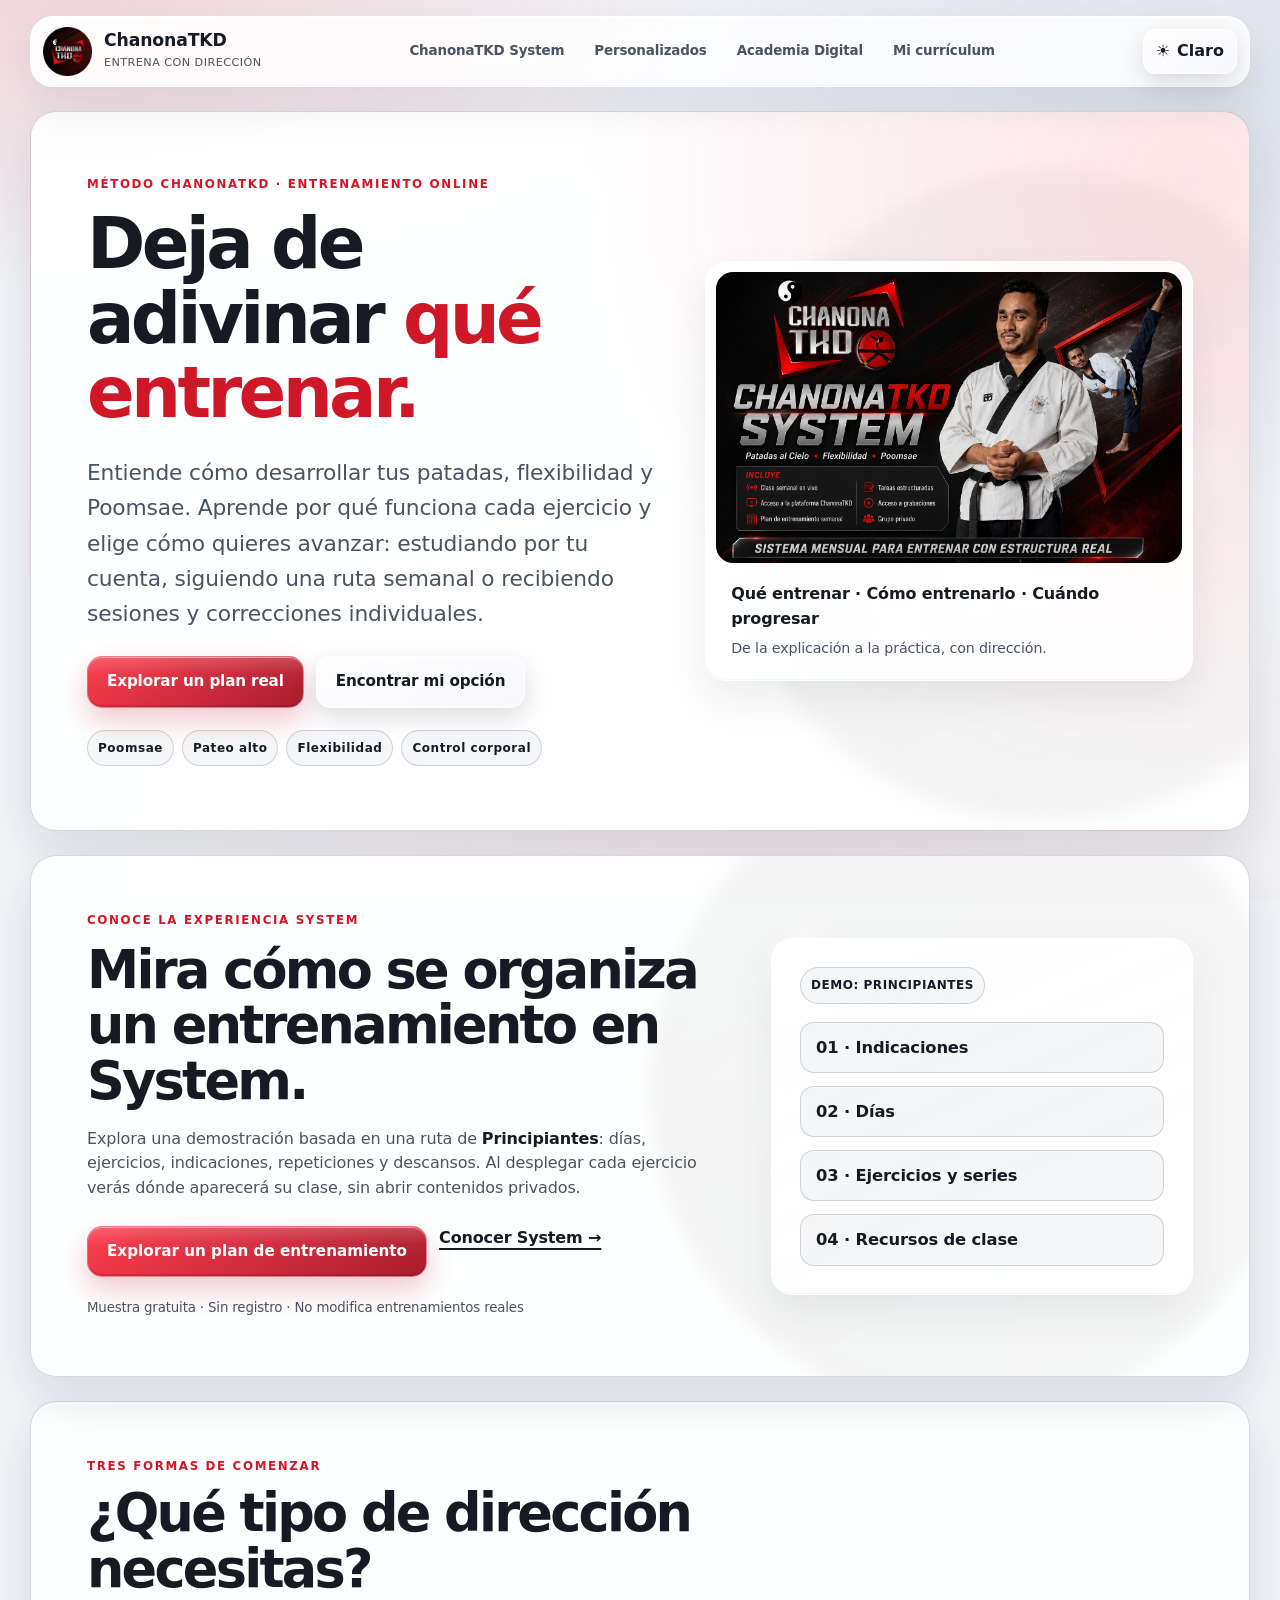
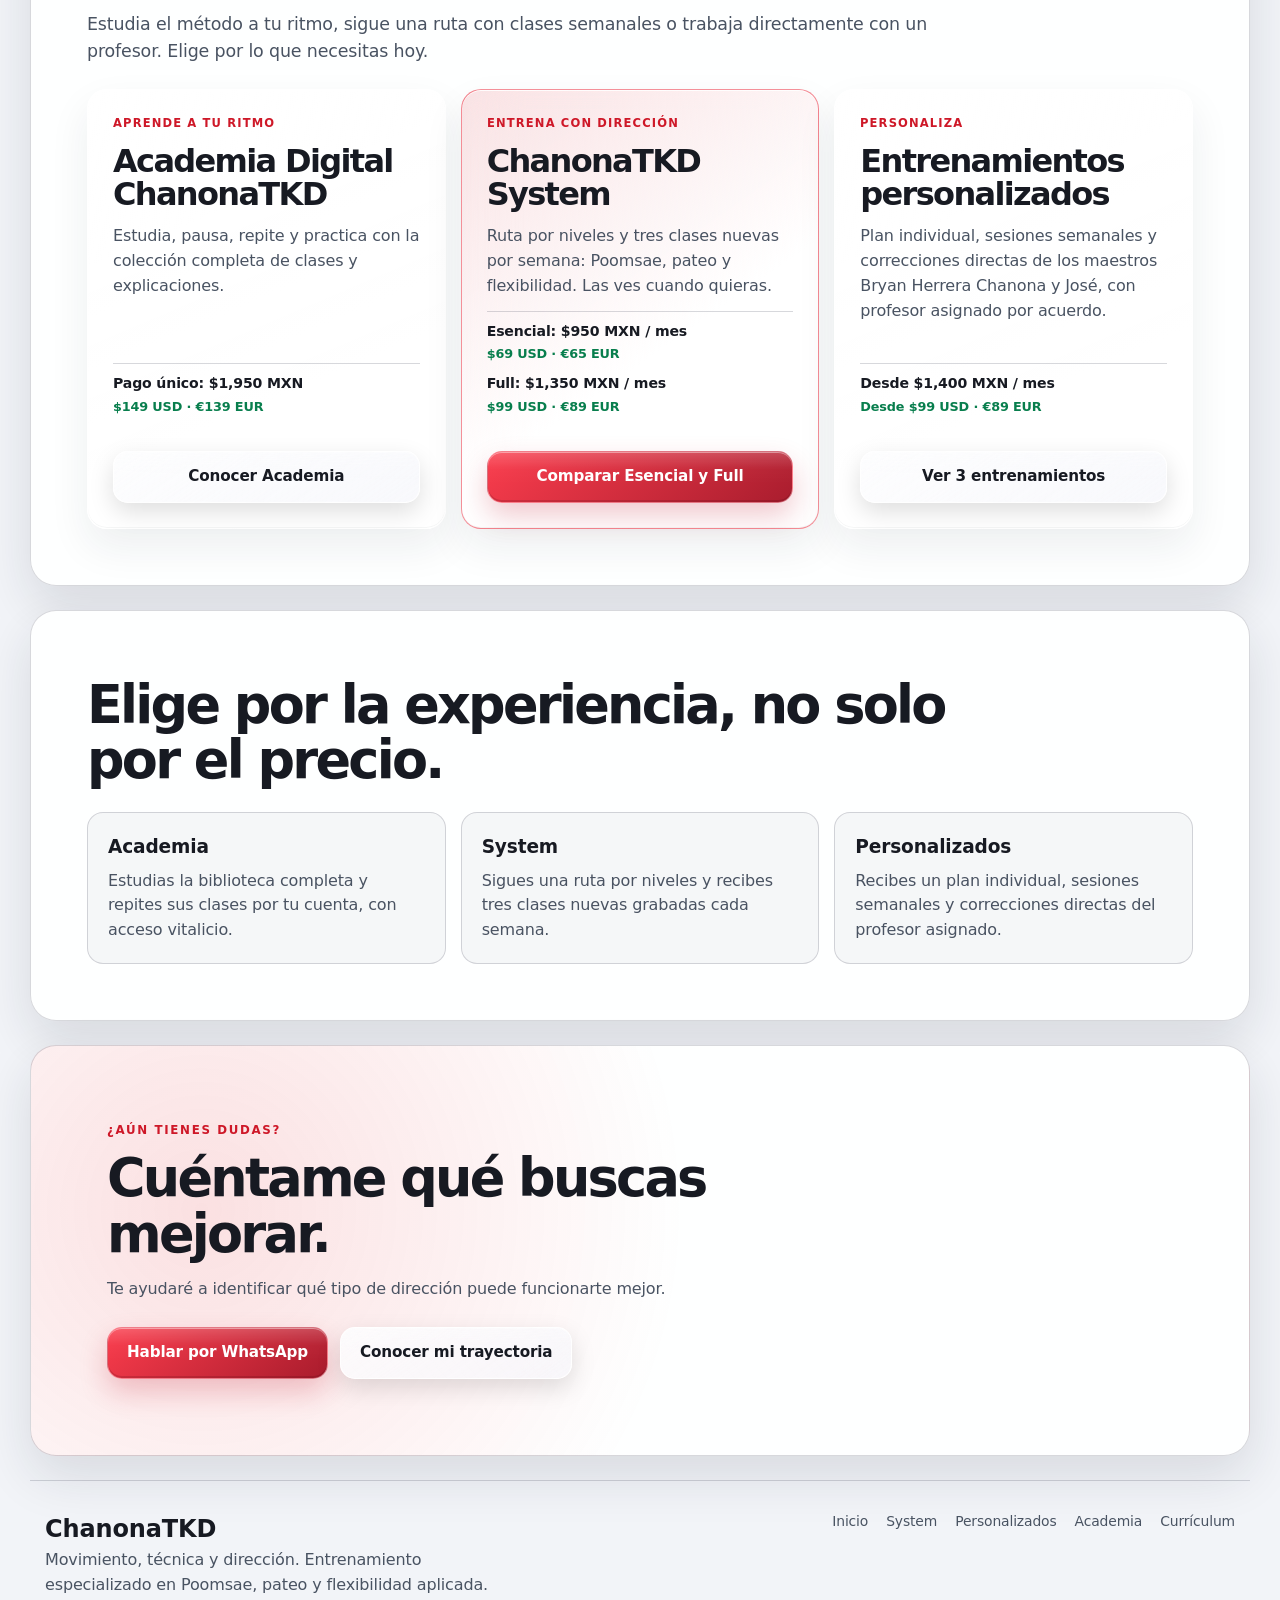
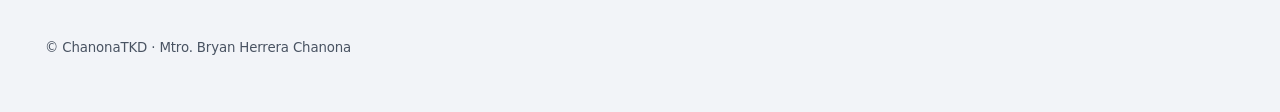
==== commit 32897375: "Mejora tarjetas de precios en móvil y actualiza navegación y eventos obsoletos" ====
--- a/masterclass/index.html
+++ b/masterclass/index.html
@@ -18,6 +18,6 @@
 <section class="section finalSection"><span class="eyebrow">¿AÚN TIENES DUDAS?</span><h2>Cuéntame qué buscas mejorar.</h2><p>Te ayudaré a identificar qué tipo de dirección puede funcionarte mejor.</p><div class="actions"><a class="action primary" data-wa="Hola%2C%20quiero%20conocer%20qu%C3%A9%20programa%20ChanonaTKD%20corresponde%20mejor%20a%20mis%20objetivos.%20Mi%20pa%C3%ADs%20es%3A%20" href="https://wa.me/529987406579?text=Hola%2C%20quiero%20conocer%20qu%C3%A9%20programa%20ChanonaTKD%20corresponde%20mejor%20a%20mis%20objetivos.%20Mi%20pa%C3%ADs%20es%3A%20" target="_blank" rel="noopener noreferrer">Hablar por WhatsApp</a><a class="action secondary" href="./curriculum/index.html">Conocer mi trayectoria</a></div></section>
 <dialog id="planDemoDialog" class="planDialog" aria-labelledby="planDemoTitle"><div class="demoShell"><header class="demoHeader glass"><div><span class="eyebrow">DEMOSTRACIÓN DE SYSTEM</span><h2 id="planDemoTitle">Plan · Principiantes (ejemplo)</h2><small>Demostración pública de Principiantes, sin datos personales ni videos privados.</small></div><button class="dialogClose" type="button" data-close-demo aria-label="Cerrar la demostración">✕</button></header><div class="demoBody"><div id="planDemoApp"><p>Cargando la muestra del plan…</p></div></div></div></dialog></main><footer class="footer">
  <div><strong>ChanonaTKD</strong><p>Movimiento, técnica y dirección. Entrenamiento especializado en Poomsae, pateo y flexibilidad aplicada.</p></div>
- <div><a href="./index.html">Inicio</a><a href="./system/index.html">System</a><a href="./personal/index.html">Personal</a><a href="./academia/index.html">Academia</a><a href="./curriculum/index.html">Currículum</a></div>
+ <div><a href="./index.html">Inicio</a><a href="./system/index.html">System</a><a href="./personal/index.html">Personalizados</a><a href="./academia/index.html">Academia</a><a href="./curriculum/index.html">Currículum</a></div>
  <small>© ChanonaTKD · Mtro. Bryan Herrera Chanona</small>
 </footer></div><script src="./assets/content.js" defer></script><script src="./assets/system-beginners-demo-data.js" defer></script><script src="./assets/testimonios-reales.js" defer></script><script src="./assets/site.js" defer></script></body></html>
--- a/masterclass/assets/site.css
+++ b/masterclass/assets/site.css
@@ -418,3 +418,75 @@
 .demoClassPlaceholderIcon{width:39px;height:39px;border-radius:12px}
 .demoClassPlaceholder strong{font-size:.93rem}}
 @media (prefers-reduced-motion:reduce){.demoClassPlaceholder{animation:none}.demoClassToggle span{transition:none}}
+
+
+/* Oferta comercial noviembre 2026: tarjetas en las secciones ya existentes.
+   Se conserva la estructura visual, modo claro/oscuro y navegación actual. */
+.choicePrices{
+  display:grid;
+  gap:3px;
+  margin-top:auto;
+  width:100%;
+  padding-top:9px;
+  border-top:1px solid var(--outline);
+}
+.choicePrices .choiceCost{
+  color:var(--fg);
+  font-size:.88rem;
+  font-weight:840;
+  line-height:1.5;
+}
+.choicePrices .choiceWorld{
+  color:var(--green);
+  font-size:.8rem;
+  font-weight:750;
+  line-height:1.45;
+  margin-bottom:7px;
+}
+.purchase.offerStack{gap:13px;padding:17px;align-self:start}
+.offerStack .offerOption{
+  display:flex;
+  flex-direction:column;
+  gap:11px;
+  padding:20px;
+  border:1px solid var(--outline);
+  border-radius:18px;
+  background:var(--wash);
+  min-width:0;
+}
+.offerStack .offerOption.featured{
+  border-color:rgba(238,65,79,.64);
+  background:linear-gradient(135deg,rgba(237,49,65,.13),var(--wash) 58%);
+}
+.offerStack .offerOption h3{
+  margin:0;
+  font-size:clamp(1.3rem,2vw,1.7rem);
+}
+.offerStack .offerOption p{margin:0;line-height:1.5;font-size:.94rem}
+.offerStack .offerOption .priceGlass{
+  margin:4px 0 0;
+  padding:15px;
+}
+.offerStack .offerOption .priceGlass strong{
+  font-size:clamp(1.75rem,2.8vw,2.35rem);
+}
+.offerStack .offerOption .priceGlass small{font-size:.83rem;overflow-wrap:anywhere}
+.offerStack .offerOption .action{width:100%;min-height:48px}
+.offerStack .offerFootnote{
+  color:var(--muted);
+  line-height:1.48;
+  font-size:.8rem;
+  padding:0 4px 4px;
+}
+@media(max-width:760px){
+ .purchase.offerStack{padding:13px}
+ .offerStack .offerOption{padding:15px}
+ .offerStack .offerOption .priceGlass strong{font-size:clamp(1.7rem,7vw,2.1rem)}
+ .choicePrices .choiceCost{font-size:.85rem}
+}
+@media(max-width:380px){
+ .offerStack .offerOption{padding:12px}
+ .offerStack .offerOption .priceGlass{padding:12px}
+ .offerStack .offerOption .priceGlass strong{font-size:1.65rem}
+ .offerStack .offerOption .action{font-size:.85rem;padding-inline:10px}
+}
